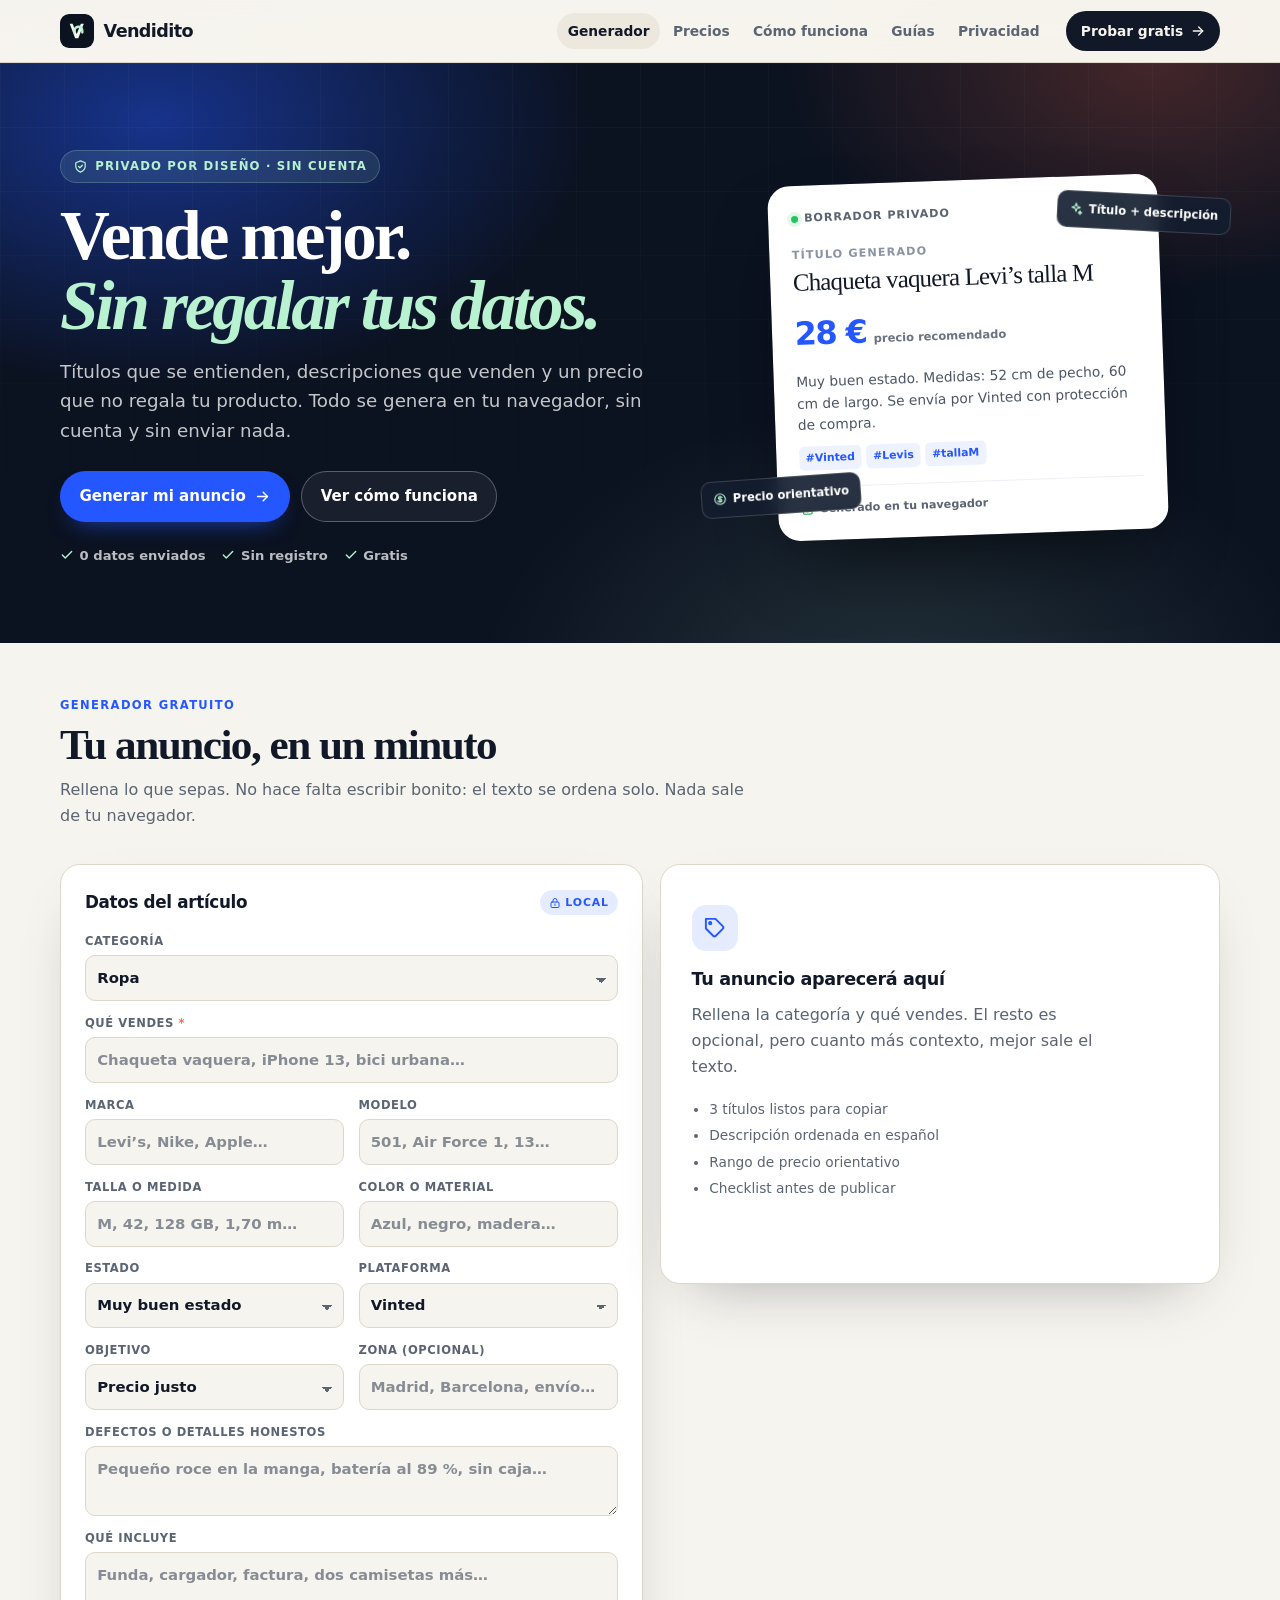
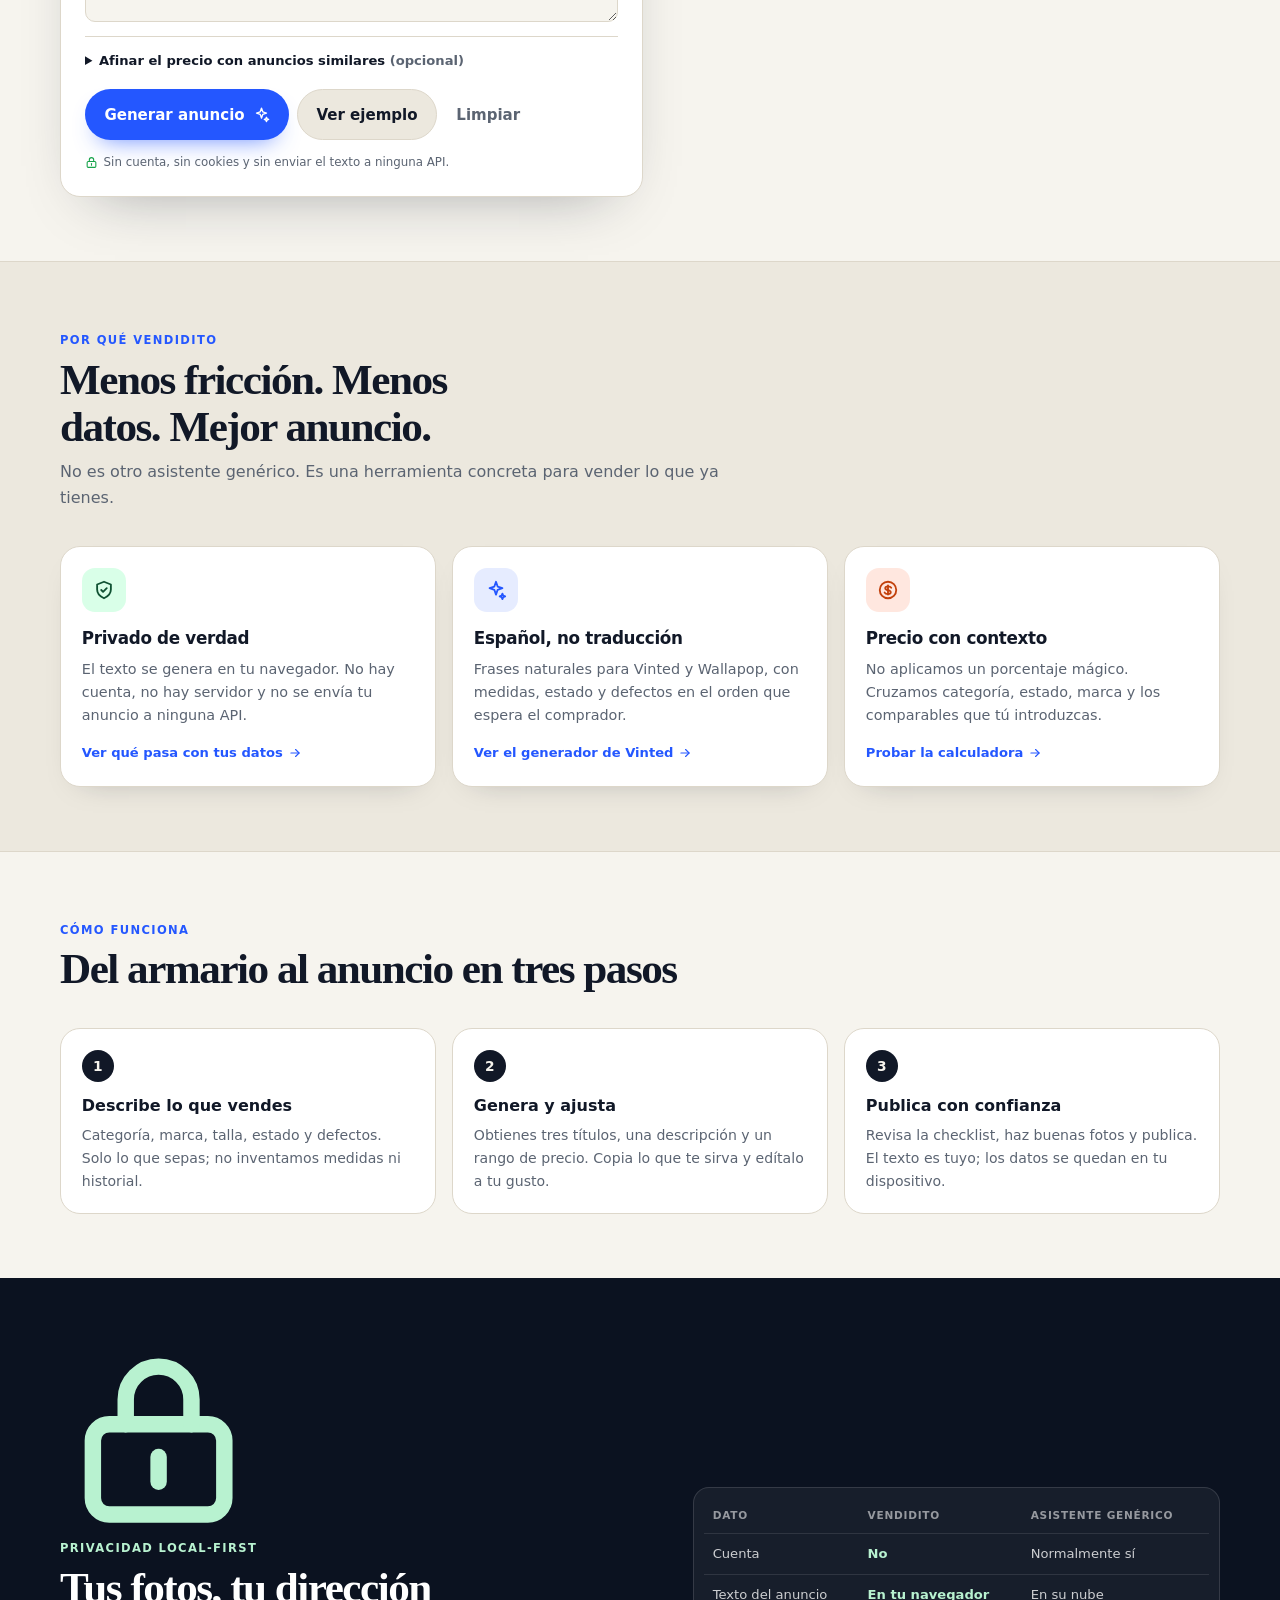
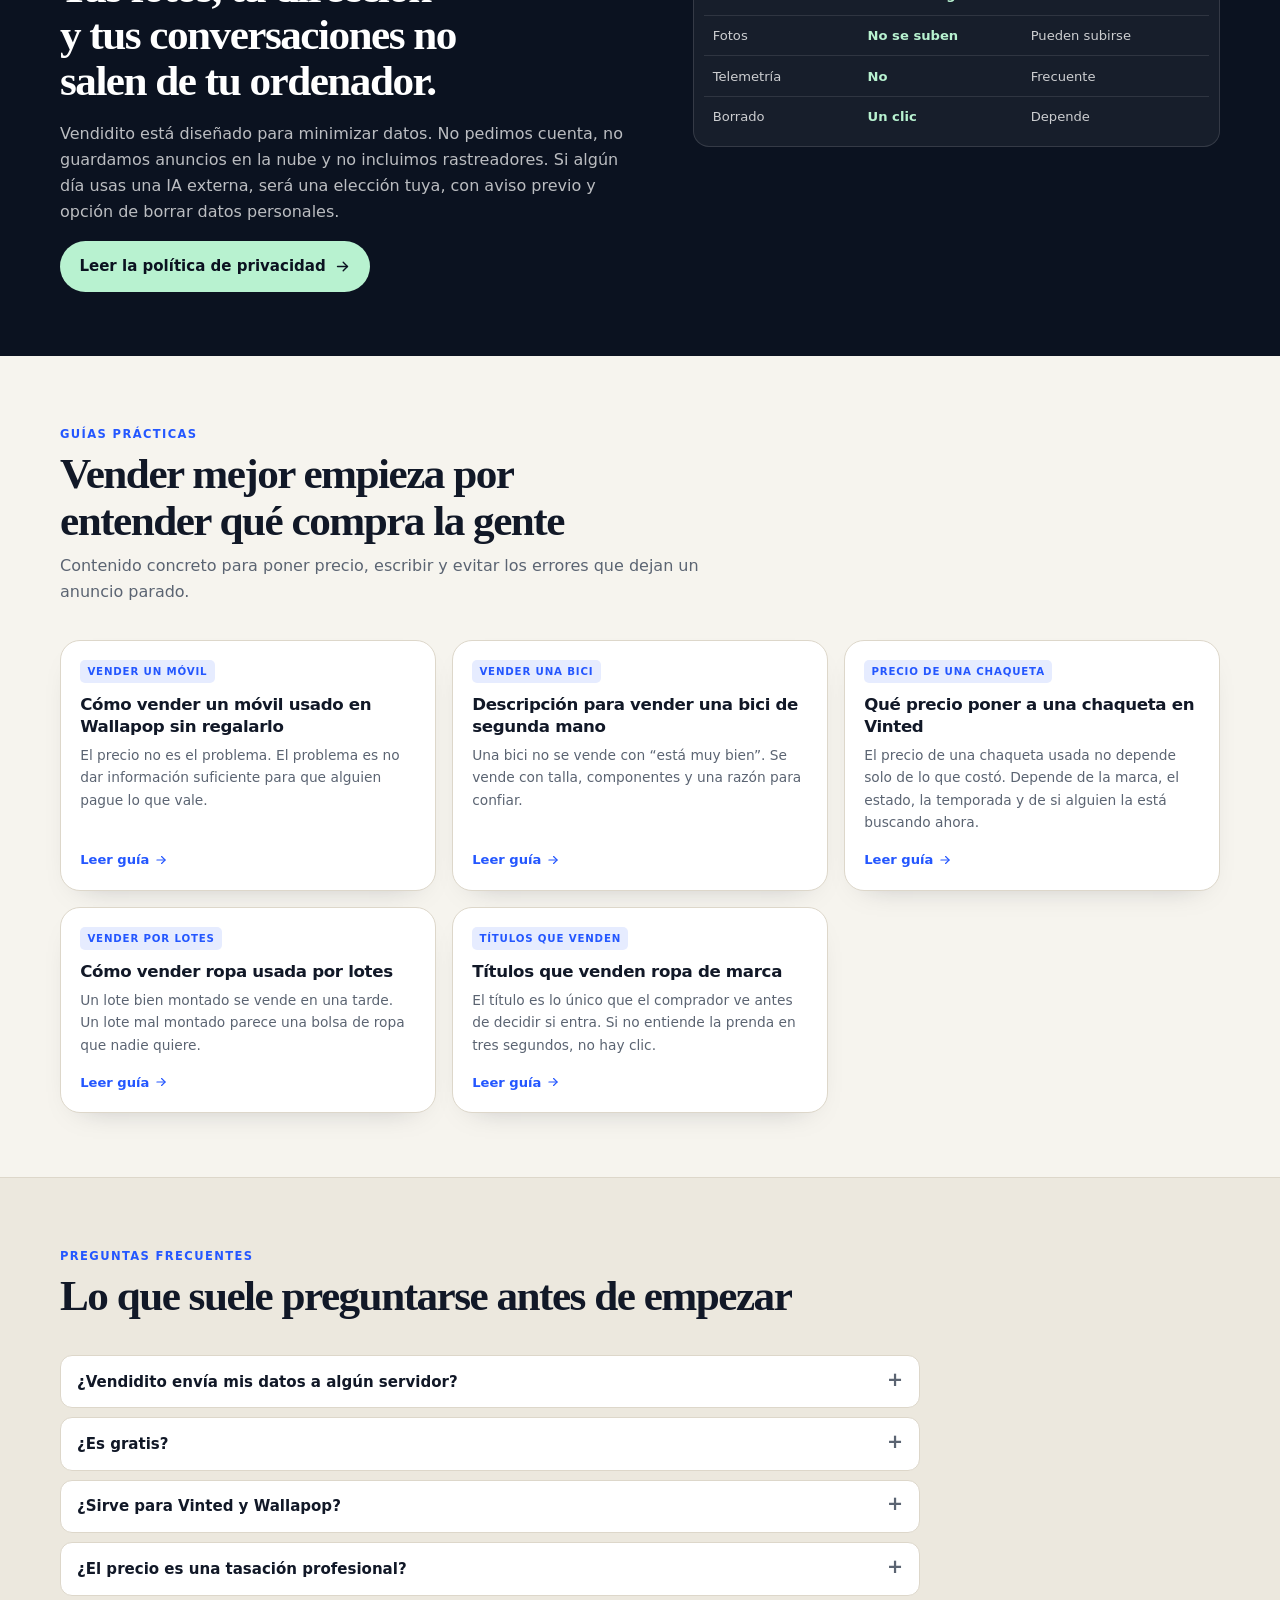
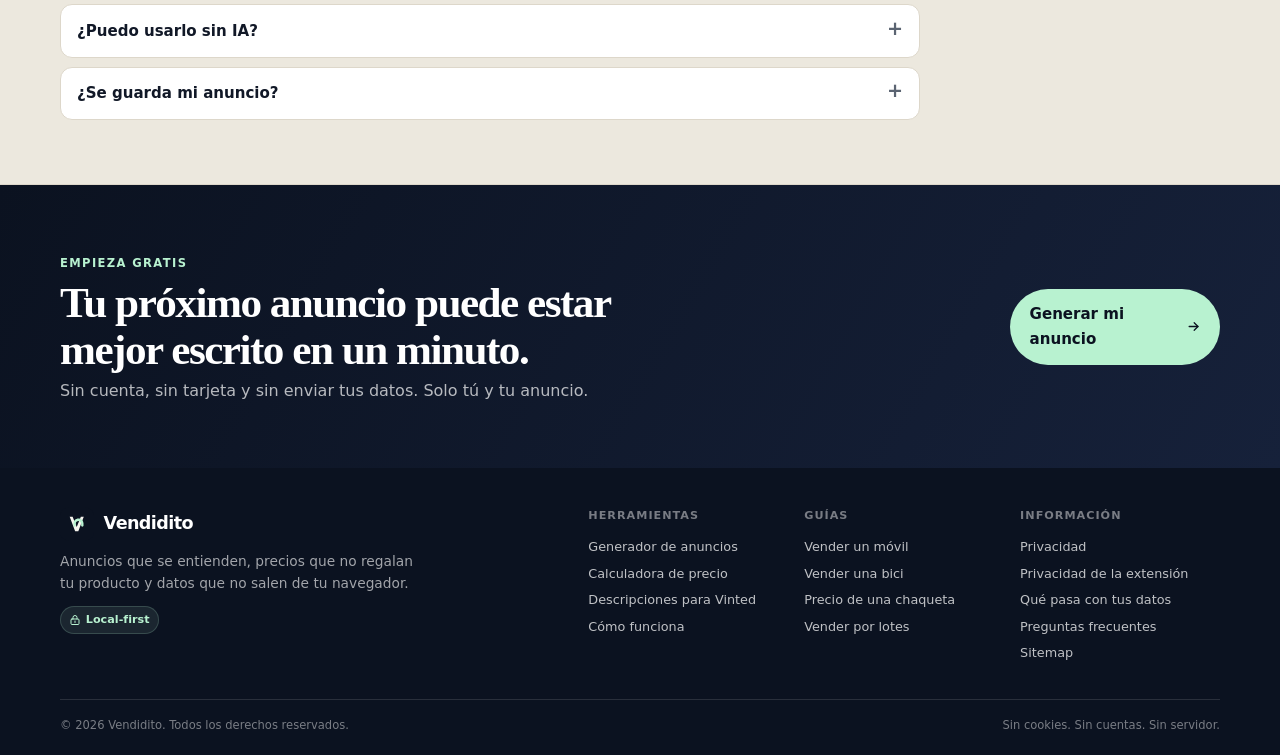
==== index.html @ 53e65161 "Publica Vendidito 1.0.0" ====
<!doctype html>
<html lang="es">
<head>
<meta charset="utf-8">
<meta name="viewport" content="width=device-width, initial-scale=1">
<title>Vendidito — Generador de anuncios para Vinted y Wallapop</title>
<meta name="description" content="Genera títulos, descripciones y precios para Vinted y Wallapop. Gratis, sin cuenta y sin enviar tus datos: todo ocurre en tu navegador.">
<link rel="canonical" href="https://storbaz.github.io/vendidito/">
<meta name="robots" content="index,follow,max-image-preview:large">
<meta name="theme-color" content="#0b1220">
<meta property="og:type" content="website">
<meta property="og:locale" content="es_ES">
<meta property="og:site_name" content="Vendidito">
<meta property="og:title" content="Vendidito — Generador de anuncios para Vinted y Wallapop">
<meta property="og:description" content="Genera títulos, descripciones y precios para Vinted y Wallapop. Gratis, sin cuenta y sin enviar tus datos: todo ocurre en tu navegador.">
<meta property="og:url" content="https://storbaz.github.io/vendidito/">
<meta property="og:image" content="https://storbaz.github.io/vendidito/assets/og.png">
<meta name="twitter:card" content="summary_large_image">
<meta name="twitter:title" content="Vendidito — Generador de anuncios para Vinted y Wallapop">
<meta name="twitter:description" content="Genera títulos, descripciones y precios para Vinted y Wallapop. Gratis, sin cuenta y sin enviar tus datos: todo ocurre en tu navegador.">
<meta name="twitter:image" content="https://storbaz.github.io/vendidito/assets/og.png">
<link rel="icon" href="assets/icon.svg" type="image/svg+xml">
<link rel="apple-touch-icon" href="assets/icon.svg">
<link rel="manifest" href="manifest.webmanifest">
<link rel="stylesheet" href="assets/style.css?v=1">
<script type="application/ld+json">{"@context":"https://schema.org","@graph":[{"@context":"https://schema.org","@type":"WebApplication","name":"Vendidito","url":"https://storbaz.github.io/vendidito","applicationCategory":"BusinessApplication","operatingSystem":"Web","description":"Genera títulos, descripciones y precios para Vinted y Wallapop. Gratis, sin cuenta y sin enviar tus datos: todo ocurre en tu navegador.","inLanguage":"es","isAccessibleForFree":true,"offers":{"@type":"Offer","price":"0","priceCurrency":"EUR"},"featureList":["Generador de títulos para Vinted y Wallapop","Generador de descripciones de segunda mano","Calculadora de precio orientativo","Funciona sin cuenta y sin enviar datos"]},{"@context":"https://schema.org","@type":"FAQPage","mainEntity":[{"@type":"Question","name":"¿Vendidito envía mis datos a algún servidor?","acceptedAnswer":{"@type":"Answer","text":"No. El generador funciona entero en tu navegador. No hay cuenta, no hay backend y no se envía el texto a ninguna API. Si algún día añadimos IA en la nube, será opcional y avisará antes de enviar nada."}},{"@type":"Question","name":"¿Es gratis?","acceptedAnswer":{"@type":"Answer","text":"Sí. El generador y la calculadora son gratis y no tienen límite de uso. La futura extensión tendrá un plan Pro para funciones de productividad, pero la privacidad y el uso básico seguirán siendo gratis."}},{"@type":"Question","name":"¿Sirve para Vinted y Wallapop?","acceptedAnswer":{"@type":"Answer","text":"Sí. Puedes elegir la plataforma y el texto se adapta: en Vinted prioriza envío y protección de compra; en Wallapop, entrega en mano o envío. También puedes usar el texto en otras apps de segunda mano."}},{"@type":"Question","name":"¿El precio es una tasación profesional?","acceptedAnswer":{"@type":"Answer","text":"No. Es una orientación basada en la categoría, el estado, la marca y los comparables que tú introduzcas. Revisa siempre anuncios similares antes de publicar. No garantiza una venta ni un precio."}},{"@type":"Question","name":"¿Puedo usarlo sin IA?","acceptedAnswer":{"@type":"Answer","text":"Sí. Esta versión no usa IA generativa: usa plantillas y reglas. Eso significa que funciona sin claves, sin cuotas y sin enviar texto a terceros. La IA llegará después, como una mejora opcional."}},{"@type":"Question","name":"¿Se guarda mi anuncio?","acceptedAnswer":{"@type":"Answer","text":"Solo si pulsas “Guardar borrador”. En ese caso se guarda en el almacenamiento local de tu navegador. Puedes borrarlo con el botón “Borrar todo” o desde los ajustes del navegador."}}]}]}</script>
</head>
<body class="home">
<a class="skip" href="#contenido">Saltar al contenido</a>

<header class="site-header">
  <div class="wrap header-inner">
    <a class="brand" href="index.html" aria-label="Vendidito, inicio">
      <img src="assets/icon.svg" alt="" width="34" height="34">
      <span>Vendidito</span>
    </a>
    <nav class="nav" aria-label="Principal"><a href="index.html#generador" aria-current="page">Generador</a><a href="precios.html">Precios</a><a href="como-funciona.html">Cómo funciona</a><a href="index.html#guias">Guías</a><a href="privacidad.html">Privacidad</a></nav>
    <a class="header-cta" href="index.html#generador">Probar gratis <svg viewBox="0 0 24 24" fill="none" stroke="currentColor" stroke-width="2" stroke-linecap="round" stroke-linejoin="round" aria-hidden="true"><path d="M5 12h14"/><path d="m13 6 6 6-6 6"/></svg></a>
  </div>
</header>

<main id="contenido">
  <section class="hero">
    <div class="wrap hero-grid">
      <div class="hero-copy">
        <span class="eyebrow"><svg viewBox="0 0 24 24" fill="none" stroke="currentColor" stroke-width="2" stroke-linecap="round" stroke-linejoin="round" aria-hidden="true"><path d="M12 3 4.5 6v5.5c0 4.4 3.1 7.6 7.5 9.5 4.4-1.9 7.5-5.1 7.5-9.5V6L12 3Z"/><path d="m9 12 2 2 4-4"/></svg> Privado por diseño · Sin cuenta</span>
        <h1>Vende mejor.<br><span class="accent">Sin regalar tus datos.</span></h1>
        <p class="lede">Títulos que se entienden, descripciones que venden y un precio que no regala tu producto. Todo se genera en tu navegador, sin cuenta y sin enviar nada.</p>
        <div class="hero-actions">
          <a class="button button-primary" href="#generador">Generar mi anuncio <svg viewBox="0 0 24 24" fill="none" stroke="currentColor" stroke-width="2" stroke-linecap="round" stroke-linejoin="round" aria-hidden="true"><path d="M5 12h14"/><path d="m13 6 6 6-6 6"/></svg></a>
          <a class="button button-ghost" href="como-funciona.html">Ver cómo funciona</a>
        </div>
        <ul class="trust-list" aria-label="Ventajas">
          <li><svg viewBox="0 0 24 24" fill="none" stroke="currentColor" stroke-width="2.4" stroke-linecap="round" stroke-linejoin="round" aria-hidden="true"><path d="m4 12 5 5L20 6"/></svg> 0 datos enviados</li>
          <li><svg viewBox="0 0 24 24" fill="none" stroke="currentColor" stroke-width="2.4" stroke-linecap="round" stroke-linejoin="round" aria-hidden="true"><path d="m4 12 5 5L20 6"/></svg> Sin registro</li>
          <li><svg viewBox="0 0 24 24" fill="none" stroke="currentColor" stroke-width="2.4" stroke-linecap="round" stroke-linejoin="round" aria-hidden="true"><path d="m4 12 5 5L20 6"/></svg> Gratis</li>
        </ul>
      </div>
      <div class="hero-visual" aria-hidden="true">
        <div class="demo-card">
          <div class="demo-top"><span class="dot"></span> Borrador privado <span class="mini-badge">LOCAL</span></div>
          <div class="demo-label">Título generado</div>
          <div class="demo-title">Chaqueta vaquera Levi’s talla M</div>
          <div class="demo-price">28 € <span>precio recomendado</span></div>
          <p class="demo-copy">Muy buen estado. Medidas: 52 cm de pecho, 60 cm de largo. Se envía por Vinted con protección de compra.</p>
          <div class="demo-tags"><span>#Vinted</span><span>#Levis</span><span>#tallaM</span></div>
          <div class="demo-foot"><svg viewBox="0 0 24 24" fill="none" stroke="currentColor" stroke-width="2" stroke-linecap="round" stroke-linejoin="round" aria-hidden="true"><rect x="4" y="10" width="16" height="11" rx="2"/><path d="M8 10V7a4 4 0 0 1 8 0v3"/><path d="M12 14v3"/></svg> Generado en tu navegador</div>
        </div>
        <div class="float-chip chip-one"><svg viewBox="0 0 24 24" fill="none" stroke="currentColor" stroke-width="2" stroke-linecap="round" stroke-linejoin="round" aria-hidden="true"><path d="m12 3 1.8 5.2L19 10l-5.2 1.8L12 17l-1.8-5.2L5 10l5.2-1.8L12 3Z"/><path d="m19 16 .9 2.1L22 19l-2.1.9L19 22l-.9-2.1L16 19l2.1-.9L19 16Z"/></svg> Título + descripción</div>
        <div class="float-chip chip-two"><svg viewBox="0 0 24 24" fill="none" stroke="currentColor" stroke-width="2" stroke-linecap="round" stroke-linejoin="round" aria-hidden="true"><circle cx="12" cy="12" r="9"/><path d="M12 7v10"/><path d="M15.5 9.5c-.6-1-1.8-1.5-3.5-1.5-2 0-3 .9-3 2 0 3 6 1.5 6 4.5 0 1.2-1.2 2-3 2-1.8 0-3.1-.6-3.7-1.7"/></svg> Precio orientativo</div>
      </div>
    </div>
  </section>

  <section class="section generator-section" id="generador">
  <div class="wrap">
    <div class="section-head">
      <span class="kicker">Generador gratuito</span>
      <h2>Tu anuncio, en un minuto</h2>
      <p>Rellena lo que sepas. No hace falta escribir bonito: el texto se ordena solo. Nada sale de tu navegador.</p>
    </div>

    <div class="generator-grid">
      <form class="panel form-panel" id="listing-form" novalidate>
        <div class="form-head">
          <h3>Datos del artículo</h3>
          <span class="local-badge"><svg viewBox="0 0 24 24" fill="none" stroke="currentColor" stroke-width="2" stroke-linecap="round" stroke-linejoin="round" aria-hidden="true"><rect x="4" y="10" width="16" height="11" rx="2"/><path d="M8 10V7a4 4 0 0 1 8 0v3"/><path d="M12 14v3"/></svg> Local</span>
        </div>

        <div class="fields">
          <label class="field field-full">
            <span>Categoría</span>
            <select id="cat" name="cat"><option value="ropa" selected>Ropa</option><option value="calzado">Calzado</option><option value="moviles">Móviles y tablets</option><option value="consolas">Consolas</option><option value="videojuegos">Videojuegos</option><option value="muebles">Muebles</option><option value="libros">Libros</option><option value="bicis">Bicis</option><option value="electrodomesticos">Electrodomésticos</option><option value="coleccionables">Coleccionables</option><option value="otros">Otros</option></select>
          </label>

          <label class="field field-full">
            <span>Qué vendes <b>*</b></span>
            <input id="item" name="item" type="text" placeholder="Chaqueta vaquera, iPhone 13, bici urbana…" autocomplete="off" required>
          </label>

          <label class="field">
            <span>Marca</span>
            <input id="brand" name="brand" type="text" placeholder="Levi’s, Nike, Apple…" autocomplete="off">
          </label>

          <label class="field">
            <span>Modelo</span>
            <input id="model" name="model" type="text" placeholder="501, Air Force 1, 13…" autocomplete="off">
          </label>

          <label class="field">
            <span>Talla o medida</span>
            <input id="size" name="size" type="text" placeholder="M, 42, 128 GB, 1,70 m…" autocomplete="off">
          </label>

          <label class="field">
            <span>Color o material</span>
            <input id="color" name="color" type="text" placeholder="Azul, negro, madera…" autocomplete="off">
          </label>

          <label class="field">
            <span>Estado</span>
            <select id="condition" name="condition"><option value="nuevo">Nuevo con etiqueta</option><option value="como_nuevo">Como nuevo</option><option value="muy_bueno" selected>Muy buen estado</option><option value="bueno">Buen estado</option><option value="usado">Usado, con signos de uso</option><option value="piezas">Para piezas o reparar</option></select>
          </label>

          <label class="field">
            <span>Plataforma</span>
            <select id="platform" name="platform">
              <option value="vinted" selected>Vinted</option>
              <option value="wallapop">Wallapop</option>
              <option value="ambas">Vinted y Wallapop</option>
            </select>
          </label>

          <label class="field">
            <span>Objetivo</span>
            <select id="goal" name="goal">
              <option value="equilibrio" selected>Precio justo</option>
              <option value="rapido">Vender rápido</option>
              <option value="maximo">Sacar el máximo</option>
            </select>
          </label>

          <label class="field">
            <span>Zona (opcional)</span>
            <input id="zone" name="zone" type="text" placeholder="Madrid, Barcelona, envío…" autocomplete="off">
          </label>

          <label class="field field-full">
            <span>Defectos o detalles honestos</span>
            <textarea id="defects" name="defects" rows="2" placeholder="Pequeño roce en la manga, batería al 89 %, sin caja…"></textarea>
          </label>

          <label class="field field-full">
            <span>Qué incluye</span>
            <textarea id="extras" name="extras" rows="2" placeholder="Funda, cargador, factura, dos camisetas más…"></textarea>
          </label>
        </div>

        <details class="comps">
          <summary>Afinar el precio con anuncios similares <span>(opcional)</span></summary>
          <div class="comps-grid">
            <label class="field">
              <span>Precio más bajo que has visto</span>
              <input id="compsMin" name="compsMin" type="number" min="0" step="1" placeholder="20">
            </label>
            <label class="field">
              <span>Precio más alto</span>
              <input id="compsMax" name="compsMax" type="number" min="0" step="1" placeholder="35">
            </label>
          </div>
          <p class="hint">Si los rellenas, usamos esos comparables como referencia principal. Se quedan en tu navegador.</p>
        </details>

        <div class="form-actions">
          <button class="button button-primary" type="submit">Generar anuncio <svg viewBox="0 0 24 24" fill="none" stroke="currentColor" stroke-width="2" stroke-linecap="round" stroke-linejoin="round" aria-hidden="true"><path d="m12 3 1.8 5.2L19 10l-5.2 1.8L12 17l-1.8-5.2L5 10l5.2-1.8L12 3Z"/><path d="m19 16 .9 2.1L22 19l-2.1.9L19 22l-.9-2.1L16 19l2.1-.9L19 16Z"/></svg></button>
          <button class="button button-soft" type="button" id="example-btn">Ver ejemplo</button>
          <button class="button button-link" type="button" id="clear-btn">Limpiar</button>
        </div>
        <p class="form-privacy"><svg viewBox="0 0 24 24" fill="none" stroke="currentColor" stroke-width="2" stroke-linecap="round" stroke-linejoin="round" aria-hidden="true"><rect x="4" y="10" width="16" height="11" rx="2"/><path d="M8 10V7a4 4 0 0 1 8 0v3"/><path d="M12 14v3"/></svg> Sin cuenta, sin cookies y sin enviar el texto a ninguna API.</p>
      </form>

      <section class="panel result-panel" id="result-panel" aria-live="polite" aria-label="Anuncio generado">
        <div class="result-empty" id="result-empty">
          <div class="empty-icon"><svg viewBox="0 0 24 24" fill="none" stroke="currentColor" stroke-width="2" stroke-linecap="round" stroke-linejoin="round" aria-hidden="true"><path d="M20.6 13.4 13.4 20.6a2 2 0 0 1-2.8 0L3 13V3h10l7.6 7.6a2 2 0 0 1 0 2.8Z"/><circle cx="7.5" cy="7.5" r="1.2"/></svg></div>
          <h3>Tu anuncio aparecerá aquí</h3>
          <p>Rellena la categoría y qué vendes. El resto es opcional, pero cuanto más contexto, mejor sale el texto.</p>
          <ul>
            <li>3 títulos listos para copiar</li>
            <li>Descripción ordenada en español</li>
            <li>Rango de precio orientativo</li>
            <li>Checklist antes de publicar</li>
          </ul>
        </div>
        <div id="result-content" hidden></div>
      </section>
    </div>
  </div>
</section>

<section class="section why-section">
  <div class="wrap">
    <div class="section-head">
      <span class="kicker">Por qué Vendidito</span>
      <h2>Menos fricción. Menos datos. Mejor anuncio.</h2>
      <p>No es otro asistente genérico. Es una herramienta concreta para vender lo que ya tienes.</p>
    </div>
    <div class="feature-grid">
      <article class="feature-card">
        <div class="feature-icon mint"><svg viewBox="0 0 24 24" fill="none" stroke="currentColor" stroke-width="2" stroke-linecap="round" stroke-linejoin="round" aria-hidden="true"><path d="M12 3 4.5 6v5.5c0 4.4 3.1 7.6 7.5 9.5 4.4-1.9 7.5-5.1 7.5-9.5V6L12 3Z"/><path d="m9 12 2 2 4-4"/></svg></div>
        <h3>Privado de verdad</h3>
        <p>El texto se genera en tu navegador. No hay cuenta, no hay servidor y no se envía tu anuncio a ninguna API.</p>
        <a class="text-link" href="privacidad.html">Ver qué pasa con tus datos <svg viewBox="0 0 24 24" fill="none" stroke="currentColor" stroke-width="2" stroke-linecap="round" stroke-linejoin="round" aria-hidden="true"><path d="M5 12h14"/><path d="m13 6 6 6-6 6"/></svg></a>
      </article>
      <article class="feature-card">
        <div class="feature-icon blue"><svg viewBox="0 0 24 24" fill="none" stroke="currentColor" stroke-width="2" stroke-linecap="round" stroke-linejoin="round" aria-hidden="true"><path d="m12 3 1.8 5.2L19 10l-5.2 1.8L12 17l-1.8-5.2L5 10l5.2-1.8L12 3Z"/><path d="m19 16 .9 2.1L22 19l-2.1.9L19 22l-.9-2.1L16 19l2.1-.9L19 16Z"/></svg></div>
        <h3>Español, no traducción</h3>
        <p>Frases naturales para Vinted y Wallapop, con medidas, estado y defectos en el orden que espera el comprador.</p>
        <a class="text-link" href="generador-de-descripciones-para-vinted.html">Ver el generador de Vinted <svg viewBox="0 0 24 24" fill="none" stroke="currentColor" stroke-width="2" stroke-linecap="round" stroke-linejoin="round" aria-hidden="true"><path d="M5 12h14"/><path d="m13 6 6 6-6 6"/></svg></a>
      </article>
      <article class="feature-card">
        <div class="feature-icon coral"><svg viewBox="0 0 24 24" fill="none" stroke="currentColor" stroke-width="2" stroke-linecap="round" stroke-linejoin="round" aria-hidden="true"><circle cx="12" cy="12" r="9"/><path d="M12 7v10"/><path d="M15.5 9.5c-.6-1-1.8-1.5-3.5-1.5-2 0-3 .9-3 2 0 3 6 1.5 6 4.5 0 1.2-1.2 2-3 2-1.8 0-3.1-.6-3.7-1.7"/></svg></div>
        <h3>Precio con contexto</h3>
        <p>No aplicamos un porcentaje mágico. Cruzamos categoría, estado, marca y los comparables que tú introduzcas.</p>
        <a class="text-link" href="precios.html">Probar la calculadora <svg viewBox="0 0 24 24" fill="none" stroke="currentColor" stroke-width="2" stroke-linecap="round" stroke-linejoin="round" aria-hidden="true"><path d="M5 12h14"/><path d="m13 6 6 6-6 6"/></svg></a>
      </article>
    </div>
  </div>
</section>

<section class="section steps-section">
  <div class="wrap">
    <div class="section-head">
      <span class="kicker">Cómo funciona</span>
      <h2>Del armario al anuncio en tres pasos</h2>
    </div>
    <div class="steps">
      <div class="step"><div class="num">1</div><h3>Describe lo que vendes</h3><p>Categoría, marca, talla, estado y defectos. Solo lo que sepas; no inventamos medidas ni historial.</p></div>
      <div class="step"><div class="num">2</div><h3>Genera y ajusta</h3><p>Obtienes tres títulos, una descripción y un rango de precio. Copia lo que te sirva y edítalo a tu gusto.</p></div>
      <div class="step"><div class="num">3</div><h3>Publica con confianza</h3><p>Revisa la checklist, haz buenas fotos y publica. El texto es tuyo; los datos se quedan en tu dispositivo.</p></div>
    </div>
  </div>
</section>

<section class="section privacy-band" id="privacidad">
  <div class="wrap privacy-grid">
    <div>
      <span class="kicker light"><svg viewBox="0 0 24 24" fill="none" stroke="currentColor" stroke-width="2" stroke-linecap="round" stroke-linejoin="round" aria-hidden="true"><rect x="4" y="10" width="16" height="11" rx="2"/><path d="M8 10V7a4 4 0 0 1 8 0v3"/><path d="M12 14v3"/></svg> Privacidad local-first</span>
      <h2>Tus fotos, tu dirección y tus conversaciones no salen de tu ordenador.</h2>
      <p>Vendidito está diseñado para minimizar datos. No pedimos cuenta, no guardamos anuncios en la nube y no incluimos rastreadores. Si algún día usas una IA externa, será una elección tuya, con aviso previo y opción de borrar datos personales.</p>
      <a class="button button-light" href="privacidad.html">Leer la política de privacidad <svg viewBox="0 0 24 24" fill="none" stroke="currentColor" stroke-width="2" stroke-linecap="round" stroke-linejoin="round" aria-hidden="true"><path d="M5 12h14"/><path d="m13 6 6 6-6 6"/></svg></a>
    </div>
    <div class="privacy-table-wrap">
      <table class="privacy-table">
        <thead><tr><th>Dato</th><th>Vendidito</th><th>Asistente genérico</th></tr></thead>
        <tbody>
          <tr><td>Cuenta</td><td><b>No</b></td><td>Normalmente sí</td></tr>
          <tr><td>Texto del anuncio</td><td><b>En tu navegador</b></td><td>En su nube</td></tr>
          <tr><td>Fotos</td><td><b>No se suben</b></td><td>Pueden subirse</td></tr>
          <tr><td>Telemetría</td><td><b>No</b></td><td>Frecuente</td></tr>
          <tr><td>Borrado</td><td><b>Un clic</b></td><td>Depende</td></tr>
        </tbody>
      </table>
    </div>
  </div>
</section>

<section class="section guides-section" id="guias">
  <div class="wrap">
    <div class="section-head">
      <span class="kicker">Guías prácticas</span>
      <h2>Vender mejor empieza por entender qué compra la gente</h2>
      <p>Contenido concreto para poner precio, escribir y evitar los errores que dejan un anuncio parado.</p>
    </div>
    <div class="guide-grid">
      <a class="guide-card" href="como-vender-movil-usado-wallapop.html">
    <span class="guide-tag">Vender un móvil</span>
    <h3>Cómo vender un móvil usado en Wallapop sin regalarlo</h3>
    <p>El precio no es el problema. El problema es no dar información suficiente para que alguien pague lo que vale.</p>
    <span class="text-link">Leer guía <svg viewBox="0 0 24 24" fill="none" stroke="currentColor" stroke-width="2" stroke-linecap="round" stroke-linejoin="round" aria-hidden="true"><path d="M5 12h14"/><path d="m13 6 6 6-6 6"/></svg></span>
  </a>
    <a class="guide-card" href="descripcion-para-vender-una-bici.html">
    <span class="guide-tag">Vender una bici</span>
    <h3>Descripción para vender una bici de segunda mano</h3>
    <p>Una bici no se vende con “está muy bien”. Se vende con talla, componentes y una razón para confiar.</p>
    <span class="text-link">Leer guía <svg viewBox="0 0 24 24" fill="none" stroke="currentColor" stroke-width="2" stroke-linecap="round" stroke-linejoin="round" aria-hidden="true"><path d="M5 12h14"/><path d="m13 6 6 6-6 6"/></svg></span>
  </a>
    <a class="guide-card" href="que-precio-poner-chaqueta-vinted.html">
    <span class="guide-tag">Precio de una chaqueta</span>
    <h3>Qué precio poner a una chaqueta en Vinted</h3>
    <p>El precio de una chaqueta usada no depende solo de lo que costó. Depende de la marca, el estado, la temporada y de si alguien la está buscando ahora.</p>
    <span class="text-link">Leer guía <svg viewBox="0 0 24 24" fill="none" stroke="currentColor" stroke-width="2" stroke-linecap="round" stroke-linejoin="round" aria-hidden="true"><path d="M5 12h14"/><path d="m13 6 6 6-6 6"/></svg></span>
  </a>
    <a class="guide-card" href="vender-ropa-usada-por-lotes.html">
    <span class="guide-tag">Vender por lotes</span>
    <h3>Cómo vender ropa usada por lotes</h3>
    <p>Un lote bien montado se vende en una tarde. Un lote mal montado parece una bolsa de ropa que nadie quiere.</p>
    <span class="text-link">Leer guía <svg viewBox="0 0 24 24" fill="none" stroke="currentColor" stroke-width="2" stroke-linecap="round" stroke-linejoin="round" aria-hidden="true"><path d="M5 12h14"/><path d="m13 6 6 6-6 6"/></svg></span>
  </a>
    <a class="guide-card" href="titulos-que-venden-ropa-de-marca.html">
    <span class="guide-tag">Títulos que venden</span>
    <h3>Títulos que venden ropa de marca</h3>
    <p>El título es lo único que el comprador ve antes de decidir si entra. Si no entiende la prenda en tres segundos, no hay clic.</p>
    <span class="text-link">Leer guía <svg viewBox="0 0 24 24" fill="none" stroke="currentColor" stroke-width="2" stroke-linecap="round" stroke-linejoin="round" aria-hidden="true"><path d="M5 12h14"/><path d="m13 6 6 6-6 6"/></svg></span>
  </a>
    </div>
  </div>
</section>

<section class="section faq-section" id="faq">
  <div class="wrap">
    <div class="section-head">
      <span class="kicker">Preguntas frecuentes</span>
      <h2>Lo que suele preguntarse antes de empezar</h2>
    </div>
    <div class="faq">
      <details><summary>¿Vendidito envía mis datos a algún servidor?</summary><p>No. El generador funciona entero en tu navegador. No hay cuenta, no hay backend y no se envía el texto a ninguna API. Si algún día añadimos IA en la nube, será opcional y avisará antes de enviar nada.</p></details>
      <details><summary>¿Es gratis?</summary><p>Sí. El generador y la calculadora son gratis y no tienen límite de uso. La futura extensión tendrá un plan Pro para funciones de productividad, pero la privacidad y el uso básico seguirán siendo gratis.</p></details>
      <details><summary>¿Sirve para Vinted y Wallapop?</summary><p>Sí. Puedes elegir la plataforma y el texto se adapta: en Vinted prioriza envío y protección de compra; en Wallapop, entrega en mano o envío. También puedes usar el texto en otras apps de segunda mano.</p></details>
      <details><summary>¿El precio es una tasación profesional?</summary><p>No. Es una orientación basada en la categoría, el estado, la marca y los comparables que tú introduzcas. Revisa siempre anuncios similares antes de publicar. No garantiza una venta ni un precio.</p></details>
      <details><summary>¿Puedo usarlo sin IA?</summary><p>Sí. Esta versión no usa IA generativa: usa plantillas y reglas. Eso significa que funciona sin claves, sin cuotas y sin enviar texto a terceros. La IA llegará después, como una mejora opcional.</p></details>
      <details><summary>¿Se guarda mi anuncio?</summary><p>Solo si pulsas “Guardar borrador”. En ese caso se guarda en el almacenamiento local de tu navegador. Puedes borrarlo con el botón “Borrar todo” o desde los ajustes del navegador.</p></details>
    </div>
  </div>
</section>

<section class="section final-cta">
  <div class="wrap final-cta-inner">
    <div>
      <span class="kicker light">Empieza gratis</span>
      <h2>Tu próximo anuncio puede estar mejor escrito en un minuto.</h2>
      <p>Sin cuenta, sin tarjeta y sin enviar tus datos. Solo tú y tu anuncio.</p>
    </div>
    <a class="button button-light" href="#generador">Generar mi anuncio <svg viewBox="0 0 24 24" fill="none" stroke="currentColor" stroke-width="2" stroke-linecap="round" stroke-linejoin="round" aria-hidden="true"><path d="M5 12h14"/><path d="m13 6 6 6-6 6"/></svg></a>
  </div>
</section>
</main>

<footer class="site-footer">
  <div class="wrap">
    <div class="footer-grid">
      <div class="footer-brand">
        <a class="brand" href="index.html" aria-label="Vendidito, inicio">
          <img src="assets/icon.svg" alt="" width="34" height="34">
          <span>Vendidito</span>
        </a>
        <p>Anuncios que se entienden, precios que no regalan tu producto y datos que no salen de tu navegador.</p>
        <span class="privacy-pill"><svg viewBox="0 0 24 24" fill="none" stroke="currentColor" stroke-width="2" stroke-linecap="round" stroke-linejoin="round" aria-hidden="true"><rect x="4" y="10" width="16" height="11" rx="2"/><path d="M8 10V7a4 4 0 0 1 8 0v3"/><path d="M12 14v3"/></svg> Local-first</span>
      </div>
      <div class="footer-cols">
        <div>
          <h3>Herramientas</h3>
          <a href="index.html#generador">Generador de anuncios</a>
          <a href="precios.html">Calculadora de precio</a>
          <a href="generador-de-descripciones-para-vinted.html">Descripciones para Vinted</a>
          <a href="como-funciona.html">Cómo funciona</a>
        </div>
        <div>
          <h3>Guías</h3>
          <a href="como-vender-movil-usado-wallapop.html">Vender un móvil</a>
          <a href="descripcion-para-vender-una-bici.html">Vender una bici</a>
          <a href="que-precio-poner-chaqueta-vinted.html">Precio de una chaqueta</a>
          <a href="vender-ropa-usada-por-lotes.html">Vender por lotes</a>
        </div>
        <div>
          <h3>Información</h3>
          <a href="privacidad.html">Privacidad</a>
          <a href="privacidad-extension.html">Privacidad de la extensión</a>
          <a href="privacidad.html#datos">Qué pasa con tus datos</a>
          <a href="index.html#faq">Preguntas frecuentes</a>
          <a href="sitemap.xml">Sitemap</a>
        </div>
      </div>
    </div>
    <div class="legal">
      <span>© <span id="year">2026</span> Vendidito. Todos los derechos reservados.</span>
      <span>Sin cookies. Sin cuentas. Sin servidor.</span>
    </div>
  </div>
</footer>
<script src="assets/catalog.js?v=1"></script>
<script src="assets/app.js?v=1" defer></script>
</body>
</html>
---- assets/style.css ----
/* ============================================================
   Vendidito — estilos
   ============================================================ */

:root {
  --bg: #f6f4ee;
  --bg-soft: #ece8de;
  --card: #ffffff;
  --ink: #111827;
  --muted: #5b6472;
  --line: #ddd7ca;
  --navy: #0b1220;
  --navy-soft: #121c2e;
  --blue: #2457ff;
  --blue-soft: #e6ecff;
  --mint: #b8f2d0;
  --mint-ink: #0f5132;
  --coral: #ff6b4a;
  --coral-soft: #ffe7df;
  --lime: #d7ff5f;
  --radius: 20px;
  --radius-sm: 13px;
  --shadow: 0 24px 60px -34px rgba(17, 24, 39, .42);
  --shadow-soft: 0 12px 30px -22px rgba(17, 24, 39, .35);
  --font: ui-sans-serif, system-ui, -apple-system, "Segoe UI", Roboto, "Helvetica Neue", Arial, sans-serif;
  --serif: "Iowan Old Style", "Palatino Linotype", Palatino, Georgia, serif;
  --mono: ui-monospace, SFMono-Regular, Menlo, Consolas, monospace;
}

@media (prefers-color-scheme: dark) {
  :root {
    --bg: #0d1118;
    --bg-soft: #151c27;
    --card: #141b26;
    --ink: #f3f5f8;
    --muted: #a8b1bf;
    --line: #2a3442;
    --blue: #7d9cff;
    --blue-soft: #1b2748;
    --mint: #8fe8b5;
    --mint-ink: #0c3b24;
    --coral: #ff8a6e;
    --coral-soft: #3a201a;
    --shadow: 0 24px 60px -34px rgba(0, 0, 0, .8);
    --shadow-soft: 0 12px 30px -22px rgba(0, 0, 0, .7);
  }
}

* { box-sizing: border-box; }
html { scroll-behavior: smooth; -webkit-text-size-adjust: 100%; }
body {
  margin: 0;
  font-family: var(--font);
  color: var(--ink);
  background:
    radial-gradient(900px 500px at 4% -4%, rgba(36, 87, 255, .08), transparent 60%),
    radial-gradient(760px 420px at 96% 2%, rgba(255, 107, 74, .07), transparent 60%),
    var(--bg);
  line-height: 1.62;
  overflow-x: hidden;
}
img, svg { display: block; max-width: 100%; }
a { color: inherit; }
button, input, select, textarea { font: inherit; }
code { font-family: var(--mono); font-size: .88em; background: var(--bg-soft); padding: .12em .35em; border-radius: 5px; }
.wrap { width: min(1160px, 100% - 2.4rem); margin-inline: auto; }
.skip { position: absolute; left: -9999px; background: var(--blue); color: #fff; padding: .7rem 1rem; border-radius: 0 0 12px 0; z-index: 99; }
.skip:focus { left: 0; }

/* ---------- Header ---------- */

.site-header {
  position: sticky; top: 0; z-index: 50;
  background: color-mix(in srgb, var(--bg) 86%, transparent);
  backdrop-filter: blur(18px) saturate(150%);
  border-bottom: 1px solid var(--line);
}
.header-inner { display: flex; align-items: center; gap: 1rem; padding: .7rem 0; }
.brand { display: inline-flex; align-items: center; gap: .6rem; text-decoration: none; font-weight: 850; letter-spacing: -.035em; font-size: 1.1rem; white-space: nowrap; }
.brand img { width: 34px; height: 34px; border-radius: 9px; }
.nav { display: flex; align-items: center; gap: .1rem; margin-left: auto; }
.nav a { text-decoration: none; color: var(--muted); font-size: .86rem; font-weight: 700; padding: .42rem .68rem; border-radius: 999px; }
.nav a:hover, .nav a[aria-current="page"] { color: var(--ink); background: var(--bg-soft); }
.header-cta {
  display: inline-flex; align-items: center; gap: .4rem;
  text-decoration: none; font-size: .86rem; font-weight: 800;
  background: var(--ink); color: var(--bg); padding: .55rem .9rem; border-radius: 999px;
  white-space: nowrap;
}
.header-cta svg { width: 16px; height: 16px; }
.header-cta:hover { background: #2457ff; color: #fff; }

/* ---------- Buttons ---------- */

.button {
  display: inline-flex; align-items: center; justify-content: center; gap: .5rem;
  border: 1px solid transparent; border-radius: 999px; padding: .78rem 1.15rem;
  font-weight: 800; font-size: .94rem; text-decoration: none; cursor: pointer;
  transition: transform .18s ease, background .18s ease, border-color .18s ease, box-shadow .18s ease;
}
.button svg { width: 17px; height: 17px; }
.button:hover { transform: translateY(-1px); }
.button-primary { background: #2457ff; color: #fff; box-shadow: 0 12px 24px -14px rgba(36, 87, 255, .8); }
.button-primary:hover { background: #1746e6; }
.button-ghost { color: #fff; border-color: rgba(255, 255, 255, .28); background: rgba(255, 255, 255, .06); }
.button-ghost:hover { background: rgba(255, 255, 255, .12); }
.button-light { background: var(--mint); color: #0b1220; }
.button-light:hover { background: var(--lime); }
.button-soft { background: var(--bg-soft); color: var(--ink); border-color: var(--line); }
.button-soft:hover { background: var(--line); }
.button-link { background: transparent; color: var(--muted); padding-inline: .65rem; }
.button-link:hover { color: var(--ink); }

/* ---------- Hero ---------- */

.hero {
  position: relative;
  background:
    radial-gradient(760px 460px at 12% 10%, rgba(36, 87, 255, .48), transparent 58%),
    radial-gradient(620px 380px at 90% 0%, rgba(255, 107, 74, .23), transparent 60%),
    radial-gradient(700px 500px at 70% 110%, rgba(184, 242, 208, .14), transparent 60%),
    var(--navy);
  color: #fff;
  padding: clamp(3rem, 7vw, 5.4rem) 0 clamp(3rem, 6vw, 4.8rem);
  overflow: hidden;
}
.hero::after {
  content: "";
  position: absolute; inset: 0;
  background-image: linear-gradient(rgba(255,255,255,.045) 1px, transparent 1px), linear-gradient(90deg, rgba(255,255,255,.045) 1px, transparent 1px);
  background-size: 64px 64px;
  mask-image: linear-gradient(to bottom, rgba(0,0,0,.7), transparent 88%);
  pointer-events: none;
}
.hero-grid { position: relative; z-index: 1; display: grid; grid-template-columns: 1.08fr .92fr; gap: clamp(2rem, 5vw, 4rem); align-items: center; }
.hero-copy { max-width: 650px; }
.eyebrow {
  display: inline-flex; align-items: center; gap: .45rem;
  font-size: .73rem; font-weight: 850; letter-spacing: .1em; text-transform: uppercase;
  color: var(--mint); background: rgba(184, 242, 208, .1);
  border: 1px solid rgba(184, 242, 208, .22);
  padding: .38rem .75rem; border-radius: 999px; margin-bottom: 1.15rem;
}
.eyebrow svg { width: 15px; height: 15px; }
h1 { font-family: var(--serif); font-size: clamp(2.35rem, 5.4vw, 4.35rem); line-height: 1.01; letter-spacing: -.045em; margin: 0 0 1rem; text-wrap: balance; }
h1 .accent { color: var(--mint); font-style: italic; }
.lede { color: rgba(255, 255, 255, .76); font-size: clamp(1rem, 1.5vw, 1.14rem); max-width: 60ch; margin: 0; }
.hero-actions { display: flex; flex-wrap: wrap; gap: .7rem; margin-top: 1.6rem; }
.trust-list { display: flex; flex-wrap: wrap; gap: .5rem 1rem; list-style: none; padding: 0; margin: 1.4rem 0 0; color: rgba(255, 255, 255, .72); font-size: .82rem; font-weight: 700; }
.trust-list li { display: inline-flex; align-items: center; gap: .35rem; }
.trust-list svg { width: 14px; height: 14px; color: var(--mint); }

.hero-visual { position: relative; min-height: 390px; display: grid; place-items: center; }
.demo-card {
  position: relative; width: min(100%, 390px);
  background: #fff; color: #111827; border-radius: 22px; padding: 1.35rem;
  box-shadow: 0 35px 80px -30px rgba(0, 0, 0, .65);
  transform: rotate(-2deg);
  border: 1px solid rgba(255, 255, 255, .65);
}
.demo-top { display: flex; align-items: center; gap: .4rem; font-size: .7rem; font-weight: 800; color: #5b6472; text-transform: uppercase; letter-spacing: .08em; }
.dot { width: 7px; height: 7px; border-radius: 50%; background: #22c55e; box-shadow: 0 0 0 4px rgba(34,197,94,.13); }
.mini-badge { margin-left: auto; background: #e8fff1; color: #0f5132; padding: .16rem .4rem; border-radius: 5px; font-size: .62rem; letter-spacing: .08em; }
.demo-label { margin-top: 1.1rem; color: #8a93a3; font-size: .7rem; font-weight: 800; letter-spacing: .1em; text-transform: uppercase; }
.demo-title { font-family: var(--serif); font-size: 1.55rem; line-height: 1.12; letter-spacing: -.03em; margin-top: .25rem; }
.demo-price { display: flex; align-items: baseline; gap: .45rem; margin-top: .75rem; font-size: 2rem; font-weight: 900; letter-spacing: -.05em; color: #2457ff; }
.demo-price span { font-size: .72rem; font-weight: 750; letter-spacing: 0; color: #6b7280; }
.demo-copy { color: #4b5563; font-size: .86rem; line-height: 1.55; margin: .7rem 0; }
.demo-tags { display: flex; flex-wrap: wrap; gap: .3rem; }
.demo-tags span { font-size: .68rem; font-weight: 700; color: #2457ff; background: #eef2ff; padding: .18rem .42rem; border-radius: 5px; }
.demo-foot { display: flex; align-items: center; gap: .35rem; border-top: 1px solid #eceff5; margin-top: 1rem; padding-top: .8rem; color: #5b6472; font-size: .7rem; font-weight: 700; }
.demo-foot svg { width: 13px; height: 13px; color: #16a34a; }
.float-chip {
  position: absolute; display: inline-flex; align-items: center; gap: .35rem;
  background: rgba(18, 28, 46, .9); border: 1px solid rgba(255, 255, 255, .16);
  color: #fff; padding: .5rem .7rem; border-radius: 10px; font-size: .72rem; font-weight: 750;
  backdrop-filter: blur(10px); box-shadow: 0 15px 30px -20px #000;
}
.float-chip svg { width: 14px; height: 14px; color: var(--mint); }
.chip-one { top: 8%; right: -2%; transform: rotate(3deg); }
.chip-two { bottom: 10%; left: -3%; transform: rotate(-4deg); }

/* ---------- Sections ---------- */

.section { padding: clamp(2.4rem, 5vw, 4.4rem) 0; }
.section-head { max-width: 760px; margin-bottom: clamp(1.4rem, 3vw, 2.2rem); }
.kicker { display: inline-block; font-size: .72rem; font-weight: 850; letter-spacing: .12em; text-transform: uppercase; color: var(--blue); margin-bottom: .45rem; }
.kicker.light { color: var(--mint); }
h2 { font-family: var(--serif); font-size: clamp(1.8rem, 3.4vw, 2.7rem); line-height: 1.08; letter-spacing: -.035em; margin: 0 0 .55rem; text-wrap: balance; }
.section-head p { color: var(--muted); margin: 0; max-width: 68ch; }
.muted-note { color: var(--muted); font-size: .9rem; }

/* ---------- Generator ---------- */

.generator-section { padding-top: clamp(1.8rem, 4vw, 3rem); }
.generator-grid { display: grid; grid-template-columns: minmax(0, 1.02fr) minmax(0, .98fr); gap: 1.1rem; align-items: start; }
.panel { background: var(--card); border: 1px solid var(--line); border-radius: var(--radius); box-shadow: var(--shadow); }
.form-panel { padding: clamp(1rem, 2.4vw, 1.5rem); }
.form-head { display: flex; align-items: center; justify-content: space-between; gap: 1rem; margin-bottom: 1rem; }
.form-head h3 { margin: 0; font-size: 1.05rem; letter-spacing: -.02em; }
.local-badge { display: inline-flex; align-items: center; gap: .3rem; background: var(--blue-soft); color: var(--blue); border-radius: 999px; padding: .25rem .55rem; font-size: .68rem; font-weight: 850; text-transform: uppercase; letter-spacing: .08em; }
.local-badge svg { width: 12px; height: 12px; }
.fields { display: grid; grid-template-columns: 1fr 1fr; gap: .8rem .9rem; }
.field { display: grid; gap: .28rem; min-width: 0; }
.field-full { grid-column: 1 / -1; }
.field > span { font-size: .72rem; font-weight: 850; letter-spacing: .05em; text-transform: uppercase; color: var(--muted); }
.field > span b { color: var(--coral); }
input, select, textarea {
  width: 100%; color: var(--ink); background: var(--bg);
  border: 1px solid var(--line); border-radius: 10px; padding: .62rem .7rem;
  font-size: .93rem; font-weight: 550; outline: none;
  transition: border-color .15s ease, box-shadow .15s ease, background .15s ease;
}
select {
  appearance: none;
  background-image: linear-gradient(45deg, transparent 50%, var(--muted) 50%), linear-gradient(135deg, var(--muted) 50%, transparent 50%);
  background-position: calc(100% - 16px) 55%, calc(100% - 11px) 55%;
  background-size: 5px 5px, 5px 5px;
  background-repeat: no-repeat;
  padding-right: 2rem;
}
textarea { resize: vertical; min-height: 58px; }
input:focus, select:focus, textarea:focus { border-color: var(--blue); box-shadow: 0 0 0 3px rgba(36, 87, 255, .14); background: var(--card); }
input::placeholder, textarea::placeholder { color: color-mix(in srgb, var(--muted) 72%, transparent); }

.comps { margin-top: .9rem; border-top: 1px solid var(--line); padding-top: .8rem; }
.comps summary { cursor: pointer; font-size: .82rem; font-weight: 800; color: var(--ink); }
.comps summary span { color: var(--muted); font-weight: 600; }
.comps-grid { display: grid; grid-template-columns: 1fr 1fr; gap: .8rem; margin-top: .8rem; }
.hint { color: var(--muted); font-size: .76rem; margin: .55rem 0 0; }
.form-actions { display: flex; flex-wrap: wrap; align-items: center; gap: .5rem; margin-top: 1.1rem; }
.form-privacy { display: flex; align-items: center; gap: .35rem; color: var(--muted); font-size: .74rem; margin: .8rem 0 0; }
.form-privacy svg { width: 13px; height: 13px; flex: none; color: #16a34a; }

.result-panel { position: sticky; top: 84px; min-height: 420px; padding: clamp(1rem, 2.4vw, 1.5rem); }
.result-empty { display: grid; place-items: start; gap: .5rem; padding: 1rem .4rem; }
.empty-icon { display: grid; place-items: center; width: 46px; height: 46px; border-radius: 14px; background: var(--blue-soft); color: var(--blue); }
.empty-icon svg { width: 23px; height: 23px; }
.result-empty h3 { margin: .4rem 0 0; font-size: 1.1rem; letter-spacing: -.02em; }
.result-empty p { color: var(--muted); margin: 0; max-width: 42ch; }
.result-empty ul { color: var(--muted); font-size: .86rem; margin: .4rem 0 0; padding-left: 1.1rem; }
.result-empty li { margin: .25rem 0; }

.result-head { display: flex; align-items: center; justify-content: space-between; gap: .5rem; padding-bottom: .8rem; border-bottom: 1px solid var(--line); }
.result-head strong { font-size: .95rem; }
.result-privacy { display: inline-flex; align-items: center; gap: .3rem; color: #15803d; font-size: .68rem; font-weight: 850; }
.result-privacy svg { width: 12px; height: 12px; }
.result-block { padding: 1rem 0; border-bottom: 1px solid var(--line); }
.result-block:last-child { border-bottom: 0; padding-bottom: 0; }
.result-block h4 { margin: 0 0 .5rem; font-size: .72rem; letter-spacing: .09em; text-transform: uppercase; color: var(--muted); }
.title-option { display: flex; gap: .5rem; align-items: center; background: var(--bg); border: 1px solid var(--line); border-radius: 10px; padding: .55rem .65rem; margin-bottom: .45rem; }
.title-option p { margin: 0; font-size: .88rem; font-weight: 700; line-height: 1.4; flex: 1; }
.copy-btn { flex: none; display: inline-grid; place-items: center; width: 30px; height: 30px; border: 1px solid var(--line); background: var(--card); color: var(--muted); border-radius: 8px; cursor: pointer; }
.copy-btn:hover { color: var(--blue); border-color: var(--blue); }
.copy-btn svg { width: 14px; height: 14px; }
.copy-btn.copied { background: #dcfce7; color: #15803d; border-color: #86efac; }
.result-description { white-space: pre-wrap; font-size: .88rem; line-height: 1.65; margin: 0; color: var(--ink); }
.result-actions { display: flex; flex-wrap: wrap; gap: .45rem; margin-top: .7rem; }
.result-actions .button { font-size: .78rem; padding: .48rem .7rem; }
.price-box { background: var(--bg); border: 1px solid var(--line); border-radius: 14px; padding: .9rem; }
.price-main { display: flex; align-items: baseline; gap: .4rem; font-size: 2.1rem; font-weight: 900; letter-spacing: -.05em; color: var(--blue); }
.price-main span { font-size: .72rem; font-weight: 750; letter-spacing: 0; color: var(--muted); }
.price-tiers { display: grid; grid-template-columns: repeat(3, 1fr); gap: .4rem; margin-top: .7rem; }
.price-tier { background: var(--card); border: 1px solid var(--line); border-radius: 9px; padding: .5rem; }
.price-tier span { display: block; font-size: .62rem; font-weight: 800; text-transform: uppercase; letter-spacing: .06em; color: var(--muted); }
.price-tier strong { display: block; font-size: .96rem; margin-top: .1rem; }
.price-note { color: var(--muted); font-size: .75rem; margin: .6rem 0 0; }
.tags { display: flex; flex-wrap: wrap; gap: .3rem; }
.tags span { background: var(--blue-soft); color: var(--blue); font-size: .7rem; font-weight: 750; padding: .22rem .45rem; border-radius: 5px; }
.checklist { list-style: none; padding: 0; margin: .5rem 0 0; display: grid; gap: .35rem; }
.checklist li { display: flex; gap: .4rem; align-items: flex-start; color: var(--muted); font-size: .82rem; }
.checklist svg { width: 14px; height: 14px; flex: none; color: #16a34a; margin-top: .18rem; }

/* ---------- Why / features ---------- */

.why-section { background: var(--bg-soft); border-block: 1px solid var(--line); }
.feature-grid { display: grid; grid-template-columns: repeat(3, 1fr); gap: 1rem; }
.feature-card { background: var(--card); border: 1px solid var(--line); border-radius: var(--radius); padding: 1.3rem; box-shadow: var(--shadow-soft); }
.feature-icon { display: grid; place-items: center; width: 44px; height: 44px; border-radius: 13px; margin-bottom: .8rem; }
.feature-icon svg { width: 22px; height: 22px; }
.feature-icon.mint { background: #d9ffe8; color: #0f5132; }
.feature-icon.blue { background: var(--blue-soft); color: var(--blue); }
.feature-icon.coral { background: var(--coral-soft); color: #c2410c; }
.feature-card h3 { margin: 0 0 .35rem; font-size: 1.05rem; letter-spacing: -.02em; }
.feature-card p { color: var(--muted); font-size: .9rem; margin: 0 0 .7rem; }
.text-link { display: inline-flex; align-items: center; gap: .3rem; color: var(--blue); font-size: .82rem; font-weight: 800; text-decoration: none; }
.text-link svg { width: 14px; height: 14px; }
.text-link:hover { text-decoration: underline; }

/* ---------- Steps ---------- */

.steps { display: grid; grid-template-columns: repeat(3, 1fr); gap: 1rem; }
.step { background: var(--card); border: 1px solid var(--line); border-radius: var(--radius); padding: 1.3rem; }
.step .num { display: grid; place-items: center; width: 32px; height: 32px; border-radius: 50%; background: var(--ink); color: var(--bg); font-weight: 850; font-size: .86rem; margin-bottom: .7rem; }
.step h3 { margin: 0 0 .3rem; font-size: 1rem; }
.step p { color: var(--muted); font-size: .88rem; margin: 0; }

/* ---------- Privacy band ---------- */

.privacy-band { background: var(--navy); color: #fff; }
.privacy-grid { display: grid; grid-template-columns: 1fr .9fr; gap: clamp(1.6rem, 4vw, 3rem); align-items: center; }
.privacy-grid h2 { color: #fff; }
.privacy-grid p { color: rgba(255, 255, 255, .72); }
.privacy-table-wrap { background: rgba(255, 255, 255, .05); border: 1px solid rgba(255, 255, 255, .13); border-radius: 16px; padding: .6rem; overflow-x: auto; }
.privacy-table { width: 100%; border-collapse: collapse; font-size: .82rem; }
.privacy-table th, .privacy-table td { text-align: left; padding: .58rem .55rem; border-bottom: 1px solid rgba(255, 255, 255, .1); }
.privacy-table th { color: rgba(255, 255, 255, .55); font-size: .66rem; text-transform: uppercase; letter-spacing: .07em; }
.privacy-table td { color: rgba(255, 255, 255, .78); }
.privacy-table td:nth-child(2) { color: var(--mint); font-weight: 750; }
.privacy-table tr:last-child td { border-bottom: 0; }

/* ---------- Guides ---------- */

.guides-section { background: var(--bg); }
.guide-grid { display: grid; grid-template-columns: repeat(3, 1fr); gap: 1rem; }
.guide-card { display: flex; flex-direction: column; background: var(--card); border: 1px solid var(--line); border-radius: var(--radius); padding: 1.2rem; text-decoration: none; box-shadow: var(--shadow-soft); transition: transform .18s ease, border-color .18s ease; }
.guide-card:hover { transform: translateY(-3px); border-color: color-mix(in srgb, var(--blue) 45%, var(--line)); }
.guide-tag { align-self: flex-start; font-size: .64rem; font-weight: 850; text-transform: uppercase; letter-spacing: .08em; color: var(--blue); background: var(--blue-soft); padding: .2rem .45rem; border-radius: 5px; margin-bottom: .7rem; }
.guide-card h3 { margin: 0 0 .4rem; font-size: 1.04rem; line-height: 1.3; letter-spacing: -.02em; }
.guide-card p { color: var(--muted); font-size: .86rem; margin: 0 0 1rem; flex: 1; }
.guide-card .text-link { margin-top: auto; }

/* ---------- FAQ ---------- */

.faq-section { background: var(--bg-soft); border-block: 1px solid var(--line); }
.faq { display: grid; gap: .55rem; max-width: 860px; }
.faq details { background: var(--card); border: 1px solid var(--line); border-radius: 12px; padding: .85rem 1rem; }
.faq summary { cursor: pointer; font-weight: 800; font-size: .94rem; list-style: none; display: flex; justify-content: space-between; gap: 1rem; }
.faq summary::-webkit-details-marker { display: none; }
.faq summary::after { content: "+"; font-size: 1.2rem; line-height: 1; color: var(--muted); }
.faq details[open] summary::after { content: "–"; }
.faq p { color: var(--muted); font-size: .9rem; margin: .6rem 0 0; }

/* ---------- Final CTA ---------- */

.final-cta { background: linear-gradient(120deg, var(--navy), #16213a); color: #fff; }
.final-cta-inner { display: flex; align-items: center; justify-content: space-between; gap: 2rem; }
.final-cta h2 { color: #fff; margin-bottom: .3rem; }
.final-cta p { color: rgba(255, 255, 255, .7); margin: 0; }

/* ---------- Guide page ---------- */

.guide-page { padding-top: clamp(1.8rem, 4vw, 3rem); }
.guide-layout { display: grid; grid-template-columns: minmax(0, 1fr) 300px; gap: clamp(1.5rem, 4vw, 3rem); align-items: start; }
.prose { max-width: 760px; }
.prose h2 { font-size: clamp(1.45rem, 2.5vw, 1.95rem); margin-top: 2rem; }
.prose h3 { font-size: 1.12rem; margin-top: 1.4rem; }
.prose p, .prose li { color: var(--muted); }
.prose strong { color: var(--ink); }
.prose ul, .prose ol { padding-left: 1.2rem; }
.prose li { margin: .35rem 0; }
.prose table { width: 100%; border-collapse: collapse; margin: 1rem 0; font-size: .9rem; }
.prose th, .prose td { border: 1px solid var(--line); padding: .55rem .65rem; text-align: left; vertical-align: top; }
.prose th { background: var(--bg-soft); font-size: .78rem; text-transform: uppercase; letter-spacing: .05em; }
.prose blockquote { margin: 1rem 0; padding: .8rem 1rem; border-left: 3px solid var(--blue); background: var(--bg-soft); border-radius: 0 10px 10px 0; }
.prose blockquote p { margin: 0; }
.page-intro .prose { max-width: 820px; }
.guide-aside { position: sticky; top: 84px; display: grid; gap: .8rem; }
.aside-card { background: var(--card); border: 1px solid var(--line); border-radius: 16px; padding: 1rem; box-shadow: var(--shadow-soft); }
.aside-card h3 { margin: 0 0 .5rem; font-size: .92rem; }
.aside-links { display: grid; gap: .55rem; }
.aside-links a { text-decoration: none; display: block; padding: .55rem .6rem; background: var(--bg); border: 1px solid var(--line); border-radius: 9px; }
.aside-links strong { display: block; font-size: .8rem; }
.aside-links span { display: none; }
.inline-cta { display: flex; align-items: center; justify-content: space-between; gap: 1rem; background: var(--card); border: 1px solid var(--line); border-radius: 16px; padding: 1rem; margin-top: 2rem; box-shadow: var(--shadow-soft); }
.inline-cta strong { display: block; font-size: .95rem; }
.inline-cta p { margin: .2rem 0 0; font-size: .84rem; }
.inline-cta .button { flex: none; font-size: .82rem; }

/* ---------- Price page ---------- */

.price-layout { display: grid; grid-template-columns: minmax(0, .95fr) minmax(0, 1.05fr); gap: 1.1rem; align-items: start; }
.price-result { min-height: 330px; padding: 1.3rem; }
.price-empty { display: grid; place-items: start; gap: .5rem; }
.price-empty h3 { margin: .3rem 0 0; }
.price-empty p { color: var(--muted); margin: 0; max-width: 42ch; }
.price-result .price-main { font-size: 2.7rem; }
.price-result .price-tiers { margin-top: 1rem; }
.price-result .price-tier { padding: .7rem; }
.price-result .price-tier strong { font-size: 1.1rem; }
.price-explain { color: var(--muted); font-size: .84rem; margin-top: .8rem; }

/* ---------- Privacy page ---------- */

.privacy-summary { display: grid; grid-template-columns: repeat(4, 1fr); gap: .6rem; margin: 0 0 1.6rem; }
.privacy-summary div { background: var(--card); border: 1px solid var(--line); border-radius: 12px; padding: .8rem; }
.privacy-summary span { display: block; color: var(--muted); font-size: .68rem; font-weight: 800; text-transform: uppercase; letter-spacing: .06em; }
.privacy-summary strong { display: block; font-size: 1.3rem; letter-spacing: -.03em; margin-top: .1rem; }
.privacy-prose code { word-break: break-word; }

/* ---------- Footer ---------- */

.site-footer { background: var(--navy); color: #fff; padding: 2.4rem 0 1.3rem; }
.footer-grid { display: grid; grid-template-columns: 1.1fr 1.4fr; gap: 2rem; }
.footer-brand .brand { color: #fff; margin-bottom: .6rem; }
.footer-brand p { color: rgba(255, 255, 255, .62); font-size: .86rem; max-width: 42ch; margin: 0 0 .7rem; }
.privacy-pill { display: inline-flex; align-items: center; gap: .3rem; color: var(--mint); font-size: .7rem; font-weight: 800; background: rgba(184, 242, 208, .09); border: 1px solid rgba(184, 242, 208, .18); padding: .25rem .5rem; border-radius: 999px; }
.privacy-pill svg { width: 12px; height: 12px; }
.footer-cols { display: grid; grid-template-columns: repeat(3, 1fr); gap: 1rem; }
.footer-cols h3 { font-size: .7rem; text-transform: uppercase; letter-spacing: .09em; color: rgba(255, 255, 255, .45); margin: 0 0 .6rem; }
.footer-cols a { display: block; color: rgba(255, 255, 255, .74); text-decoration: none; font-size: .8rem; padding: .18rem 0; }
.footer-cols a:hover { color: var(--mint); }
.legal { display: flex; justify-content: space-between; gap: 1rem; border-top: 1px solid rgba(255, 255, 255, .12); margin-top: 2rem; padding-top: 1rem; color: rgba(255, 255, 255, .45); font-size: .72rem; }

/* ---------- Toast ---------- */

.toast { position: fixed; left: 50%; bottom: 1.2rem; transform: translate(-50%, 12px); background: var(--ink); color: var(--bg); padding: .6rem .9rem; border-radius: 999px; font-size: .82rem; font-weight: 750; box-shadow: 0 12px 30px -12px rgba(0,0,0,.5); opacity: 0; pointer-events: none; z-index: 100; transition: opacity .2s ease, transform .2s ease; }
.toast.show { opacity: 1; transform: translate(-50%, 0); }

/* ---------- Responsive ---------- */

@media (max-width: 980px) {
  .hero-grid { grid-template-columns: 1fr; }
  .hero-visual { min-height: 320px; margin-top: .5rem; }
  .demo-card { width: min(100%, 420px); transform: none; }
  .chip-one { right: 2%; }
  .chip-two { left: 2%; }
  .generator-grid, .price-layout { grid-template-columns: 1fr; }
  .result-panel { position: static; min-height: 0; }
  .feature-grid, .steps, .guide-grid { grid-template-columns: 1fr 1fr; }
  .privacy-grid { grid-template-columns: 1fr; }
  .guide-layout { grid-template-columns: 1fr; }
  .guide-aside { position: static; grid-template-columns: 1fr 1fr; }
  .footer-grid { grid-template-columns: 1fr; }
}

@media (max-width: 680px) {
  .wrap { width: min(100% - 1.4rem, 1160px); }
  .header-inner { flex-wrap: wrap; gap: .45rem; }
  .nav { order: 3; width: 100%; overflow-x: auto; padding-bottom: .1rem; }
  .nav a { white-space: nowrap; }
  .header-cta { margin-left: auto; }
  .hero { padding-top: 2.4rem; }
  .hero-actions .button { width: 100%; }
  .hero-visual { min-height: 280px; }
  .demo-card { padding: 1rem; }
  .float-chip { display: none; }
  .fields { grid-template-columns: 1fr; }
  .field-full { grid-column: auto; }
  .comps-grid { grid-template-columns: 1fr; }
  .form-actions .button { flex: 1 1 100%; }
  .price-tiers { grid-template-columns: 1fr; }
  .feature-grid, .steps, .guide-grid { grid-template-columns: 1fr; }
  .final-cta-inner { display: block; }
  .final-cta .button { margin-top: 1rem; }
  .privacy-summary { grid-template-columns: 1fr 1fr; }
  .guide-aside { grid-template-columns: 1fr; }
  .inline-cta { display: block; }
  .inline-cta .button { margin-top: .8rem; }
  .footer-cols { grid-template-columns: 1fr 1fr; }
  .legal { display: block; }
  .legal span { display: block; margin-top: .3rem; }
}

@media (prefers-reduced-motion: reduce) {
  * { scroll-behavior: auto !important; transition: none !important; }
}
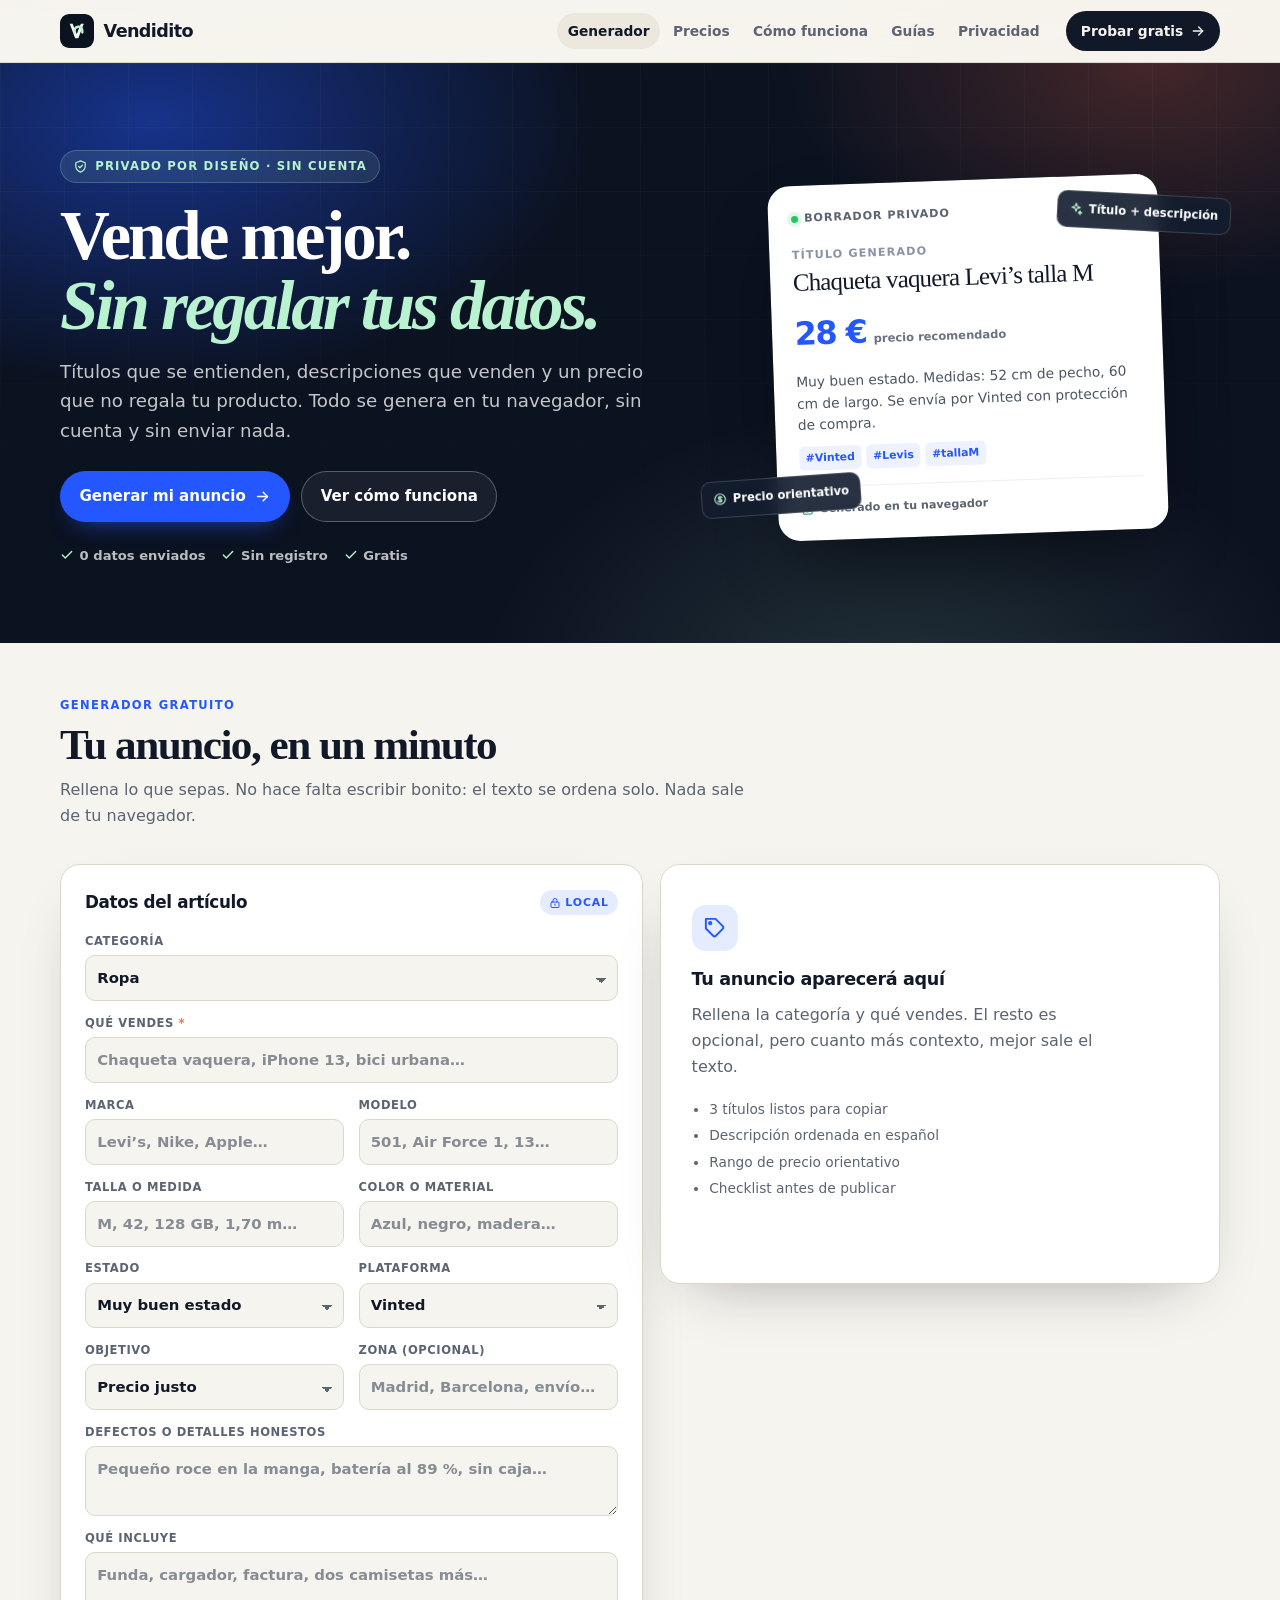
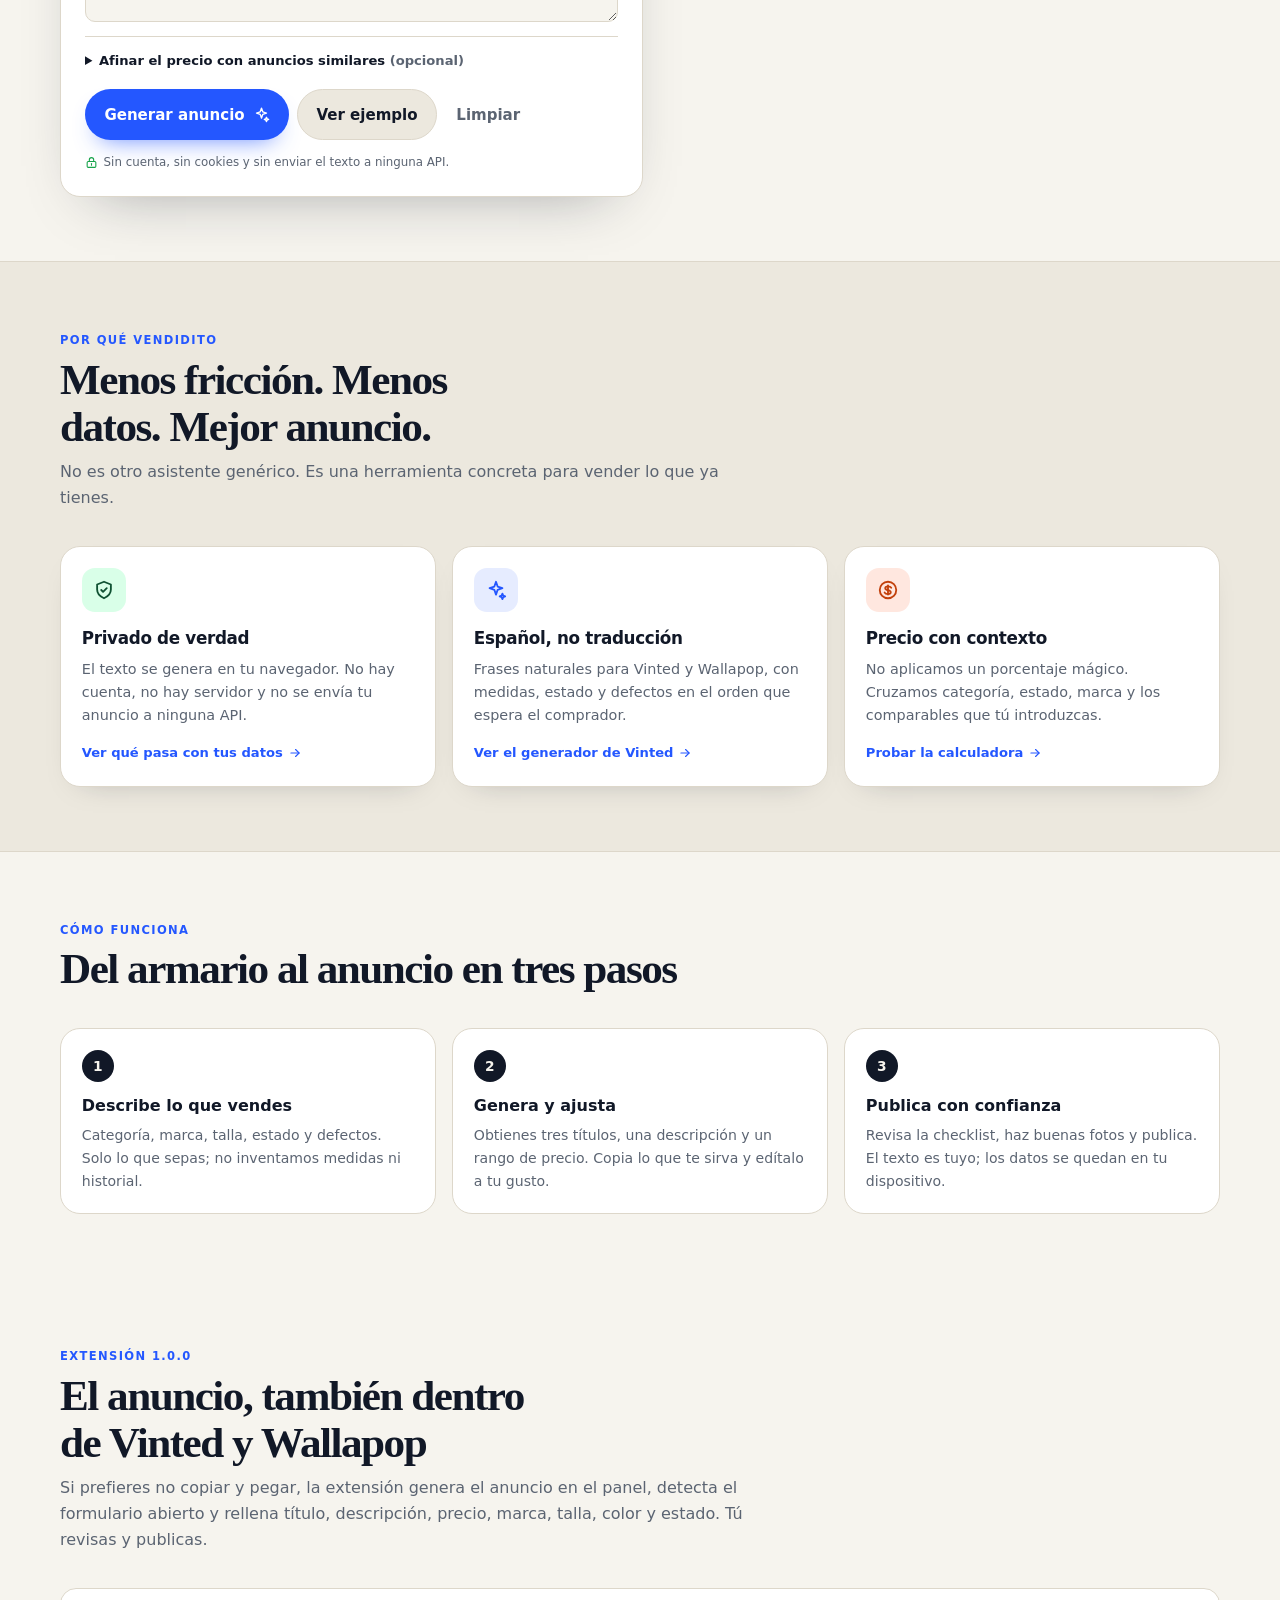
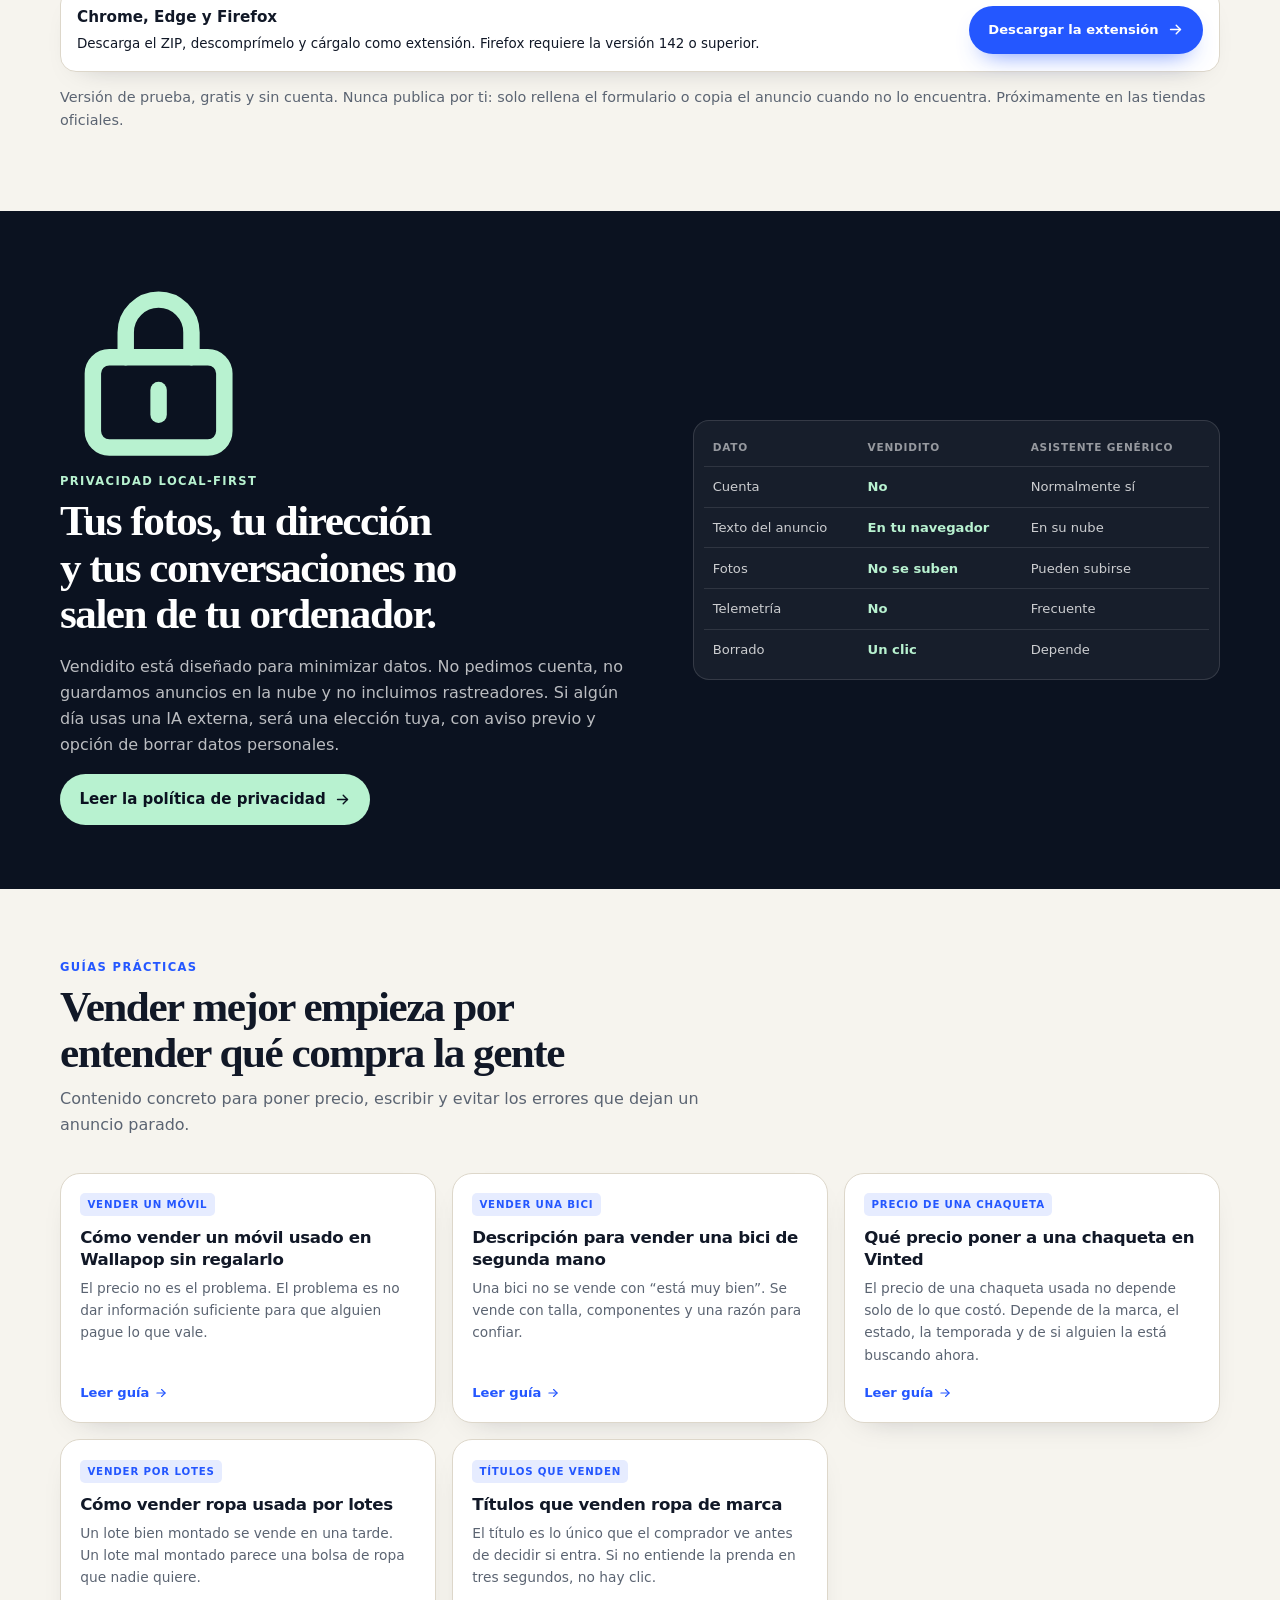
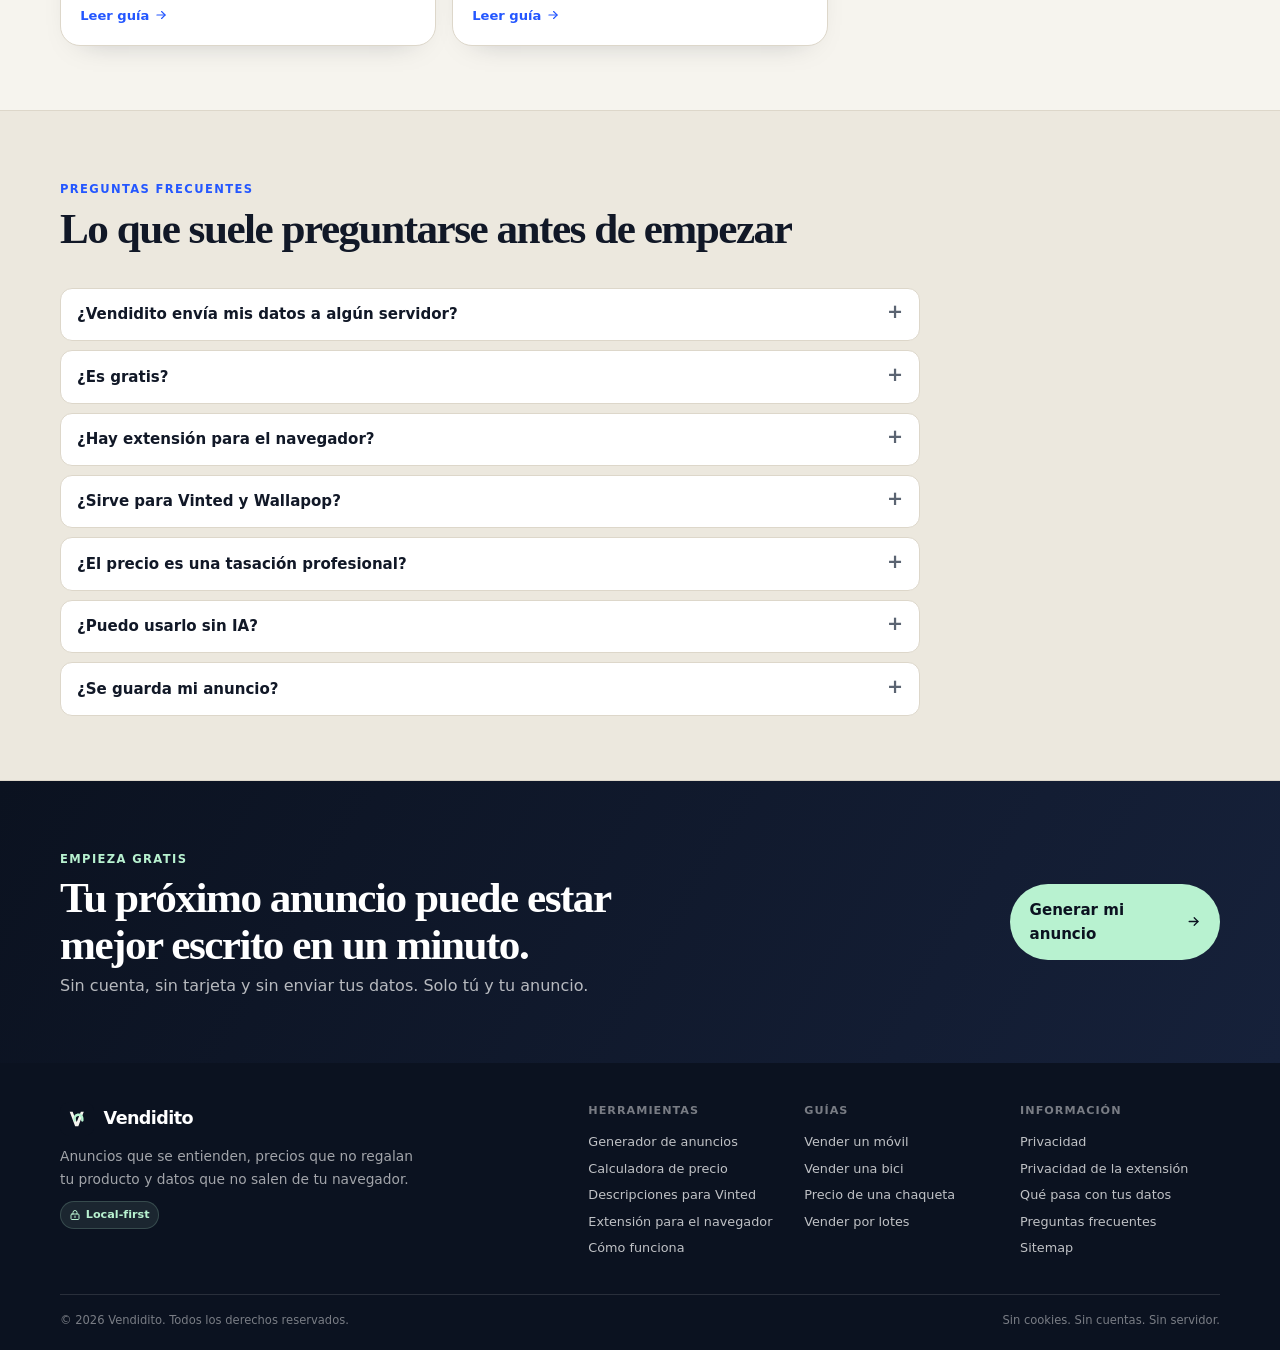
==== commit 589abfa0: "Actualiza Vendidito 2026-11-05" ====
--- a/index.html
+++ b/index.html
@@ -23,7 +23,7 @@
 <link rel="apple-touch-icon" href="assets/icon.svg">
 <link rel="manifest" href="manifest.webmanifest">
 <link rel="stylesheet" href="assets/style.css?v=1">
-<script type="application/ld+json">{"@context":"https://schema.org","@graph":[{"@context":"https://schema.org","@type":"WebApplication","name":"Vendidito","url":"https://storbaz.github.io/vendidito","applicationCategory":"BusinessApplication","operatingSystem":"Web","description":"Genera títulos, descripciones y precios para Vinted y Wallapop. Gratis, sin cuenta y sin enviar tus datos: todo ocurre en tu navegador.","inLanguage":"es","isAccessibleForFree":true,"offers":{"@type":"Offer","price":"0","priceCurrency":"EUR"},"featureList":["Generador de títulos para Vinted y Wallapop","Generador de descripciones de segunda mano","Calculadora de precio orientativo","Funciona sin cuenta y sin enviar datos"]},{"@context":"https://schema.org","@type":"FAQPage","mainEntity":[{"@type":"Question","name":"¿Vendidito envía mis datos a algún servidor?","acceptedAnswer":{"@type":"Answer","text":"No. El generador funciona entero en tu navegador. No hay cuenta, no hay backend y no se envía el texto a ninguna API. Si algún día añadimos IA en la nube, será opcional y avisará antes de enviar nada."}},{"@type":"Question","name":"¿Es gratis?","acceptedAnswer":{"@type":"Answer","text":"Sí. El generador y la calculadora son gratis y no tienen límite de uso. La futura extensión tendrá un plan Pro para funciones de productividad, pero la privacidad y el uso básico seguirán siendo gratis."}},{"@type":"Question","name":"¿Sirve para Vinted y Wallapop?","acceptedAnswer":{"@type":"Answer","text":"Sí. Puedes elegir la plataforma y el texto se adapta: en Vinted prioriza envío y protección de compra; en Wallapop, entrega en mano o envío. También puedes usar el texto en otras apps de segunda mano."}},{"@type":"Question","name":"¿El precio es una tasación profesional?","acceptedAnswer":{"@type":"Answer","text":"No. Es una orientación basada en la categoría, el estado, la marca y los comparables que tú introduzcas. Revisa siempre anuncios similares antes de publicar. No garantiza una venta ni un precio."}},{"@type":"Question","name":"¿Puedo usarlo sin IA?","acceptedAnswer":{"@type":"Answer","text":"Sí. Esta versión no usa IA generativa: usa plantillas y reglas. Eso significa que funciona sin claves, sin cuotas y sin enviar texto a terceros. La IA llegará después, como una mejora opcional."}},{"@type":"Question","name":"¿Se guarda mi anuncio?","acceptedAnswer":{"@type":"Answer","text":"Solo si pulsas “Guardar borrador”. En ese caso se guarda en el almacenamiento local de tu navegador. Puedes borrarlo con el botón “Borrar todo” o desde los ajustes del navegador."}}]}]}</script>
+<script type="application/ld+json">{"@context":"https://schema.org","@graph":[{"@context":"https://schema.org","@type":"WebApplication","name":"Vendidito","url":"https://storbaz.github.io/vendidito","applicationCategory":"BusinessApplication","operatingSystem":"Web","description":"Genera títulos, descripciones y precios para Vinted y Wallapop. Gratis, sin cuenta y sin enviar tus datos: todo ocurre en tu navegador.","inLanguage":"es","isAccessibleForFree":true,"offers":{"@type":"Offer","price":"0","priceCurrency":"EUR"},"featureList":["Generador de títulos para Vinted y Wallapop","Generador de descripciones de segunda mano","Calculadora de precio orientativo","Funciona sin cuenta y sin enviar datos"]},{"@context":"https://schema.org","@type":"FAQPage","mainEntity":[{"@type":"Question","name":"¿Vendidito envía mis datos a algún servidor?","acceptedAnswer":{"@type":"Answer","text":"No. El generador funciona entero en tu navegador. No hay cuenta, no hay backend y no se envía el texto a ninguna API. Si algún día añadimos IA en la nube, será opcional y avisará antes de enviar nada."}},{"@type":"Question","name":"¿Es gratis?","acceptedAnswer":{"@type":"Answer","text":"Sí. El generador, la calculadora y la extensión 1.0.0 son gratis y no tienen límite de uso. Más adelante habrá un plan Pro opcional para funciones de productividad, pero la privacidad y el uso básico seguirán siendo gratis."}},{"@type":"Question","name":"¿Hay extensión para el navegador?","acceptedAnswer":{"@type":"Answer","text":"Sí. La versión 1.0.0 está disponible para probar en Chrome, Edge y Firefox. Genera el anuncio dentro de Vinted o Wallapop, rellena los campos y nunca publica por ti. Todavía no está en las tiendas oficiales; se descarga desde GitHub."}},{"@type":"Question","name":"¿Sirve para Vinted y Wallapop?","acceptedAnswer":{"@type":"Answer","text":"Sí. Puedes elegir la plataforma y el texto se adapta: en Vinted prioriza envío y protección de compra; en Wallapop, entrega en mano o envío. También puedes usar el texto en otras apps de segunda mano."}},{"@type":"Question","name":"¿El precio es una tasación profesional?","acceptedAnswer":{"@type":"Answer","text":"No. Es una orientación basada en la categoría, el estado, la marca y los comparables que tú introduzcas. Revisa siempre anuncios similares antes de publicar. No garantiza una venta ni un precio."}},{"@type":"Question","name":"¿Puedo usarlo sin IA?","acceptedAnswer":{"@type":"Answer","text":"Sí. Esta versión no usa IA generativa: usa plantillas y reglas. Eso significa que funciona sin claves, sin cuotas y sin enviar texto a terceros. La IA llegará después, como una mejora opcional."}},{"@type":"Question","name":"¿Se guarda mi anuncio?","acceptedAnswer":{"@type":"Answer","text":"Solo si pulsas “Guardar borrador”. En ese caso se guarda en el almacenamiento local de tu navegador. Puedes borrarlo con el botón “Borrar todo” o desde los ajustes del navegador."}}]}]}</script>
 </head>
 <body class="home">
 <a class="skip" href="#contenido">Saltar al contenido</a>
@@ -239,6 +239,24 @@
       <div class="step"><div class="num">2</div><h3>Genera y ajusta</h3><p>Obtienes tres títulos, una descripción y un rango de precio. Copia lo que te sirva y edítalo a tu gusto.</p></div>
       <div class="step"><div class="num">3</div><h3>Publica con confianza</h3><p>Revisa la checklist, haz buenas fotos y publica. El texto es tuyo; los datos se quedan en tu dispositivo.</p></div>
     </div>
+  </div>
+</section>
+
+<section class="section" id="extension">
+  <div class="wrap">
+    <div class="section-head">
+      <span class="kicker">Extensión 1.0.0</span>
+      <h2>El anuncio, también dentro de Vinted y Wallapop</h2>
+      <p>Si prefieres no copiar y pegar, la extensión genera el anuncio en el panel, detecta el formulario abierto y rellena título, descripción, precio, marca, talla, color y estado. Tú revisas y publicas.</p>
+    </div>
+    <div class="inline-cta">
+      <div>
+        <strong>Chrome, Edge y Firefox</strong>
+        <p>Descarga el ZIP, descomprímelo y cárgalo como extensión. Firefox requiere la versión 142 o superior.</p>
+      </div>
+      <a class="button button-primary" href="https://github.com/storbaz/vendidito/releases/tag/v1.0.0">Descargar la extensión <svg viewBox="0 0 24 24" fill="none" stroke="currentColor" stroke-width="2" stroke-linecap="round" stroke-linejoin="round" aria-hidden="true"><path d="M5 12h14"/><path d="m13 6 6 6-6 6"/></svg></a>
+    </div>
+    <p class="muted-note">Versión de prueba, gratis y sin cuenta. Nunca publica por ti: solo rellena el formulario o copia el anuncio cuando no lo encuentra. Próximamente en las tiendas oficiales.</p>
   </div>
 </section>
 
@@ -315,7 +333,8 @@
     </div>
     <div class="faq">
       <details><summary>¿Vendidito envía mis datos a algún servidor?</summary><p>No. El generador funciona entero en tu navegador. No hay cuenta, no hay backend y no se envía el texto a ninguna API. Si algún día añadimos IA en la nube, será opcional y avisará antes de enviar nada.</p></details>
-      <details><summary>¿Es gratis?</summary><p>Sí. El generador y la calculadora son gratis y no tienen límite de uso. La futura extensión tendrá un plan Pro para funciones de productividad, pero la privacidad y el uso básico seguirán siendo gratis.</p></details>
+      <details><summary>¿Es gratis?</summary><p>Sí. El generador, la calculadora y la extensión 1.0.0 son gratis y no tienen límite de uso. Más adelante habrá un plan Pro opcional para funciones de productividad, pero la privacidad y el uso básico seguirán siendo gratis.</p></details>
+      <details><summary>¿Hay extensión para el navegador?</summary><p>Sí. La versión 1.0.0 está disponible para probar en Chrome, Edge y Firefox. Genera el anuncio dentro de Vinted o Wallapop, rellena los campos y nunca publica por ti. Todavía no está en las tiendas oficiales; se descarga desde GitHub.</p></details>
       <details><summary>¿Sirve para Vinted y Wallapop?</summary><p>Sí. Puedes elegir la plataforma y el texto se adapta: en Vinted prioriza envío y protección de compra; en Wallapop, entrega en mano o envío. También puedes usar el texto en otras apps de segunda mano.</p></details>
       <details><summary>¿El precio es una tasación profesional?</summary><p>No. Es una orientación basada en la categoría, el estado, la marca y los comparables que tú introduzcas. Revisa siempre anuncios similares antes de publicar. No garantiza una venta ni un precio.</p></details>
       <details><summary>¿Puedo usarlo sin IA?</summary><p>Sí. Esta versión no usa IA generativa: usa plantillas y reglas. Eso significa que funciona sin claves, sin cuotas y sin enviar texto a terceros. La IA llegará después, como una mejora opcional.</p></details>
@@ -353,6 +372,7 @@
           <a href="index.html#generador">Generador de anuncios</a>
           <a href="precios.html">Calculadora de precio</a>
           <a href="generador-de-descripciones-para-vinted.html">Descripciones para Vinted</a>
+          <a href="https://github.com/storbaz/vendidito/releases/tag/v1.0.0">Extensión para el navegador</a>
           <a href="como-funciona.html">Cómo funciona</a>
         </div>
         <div>
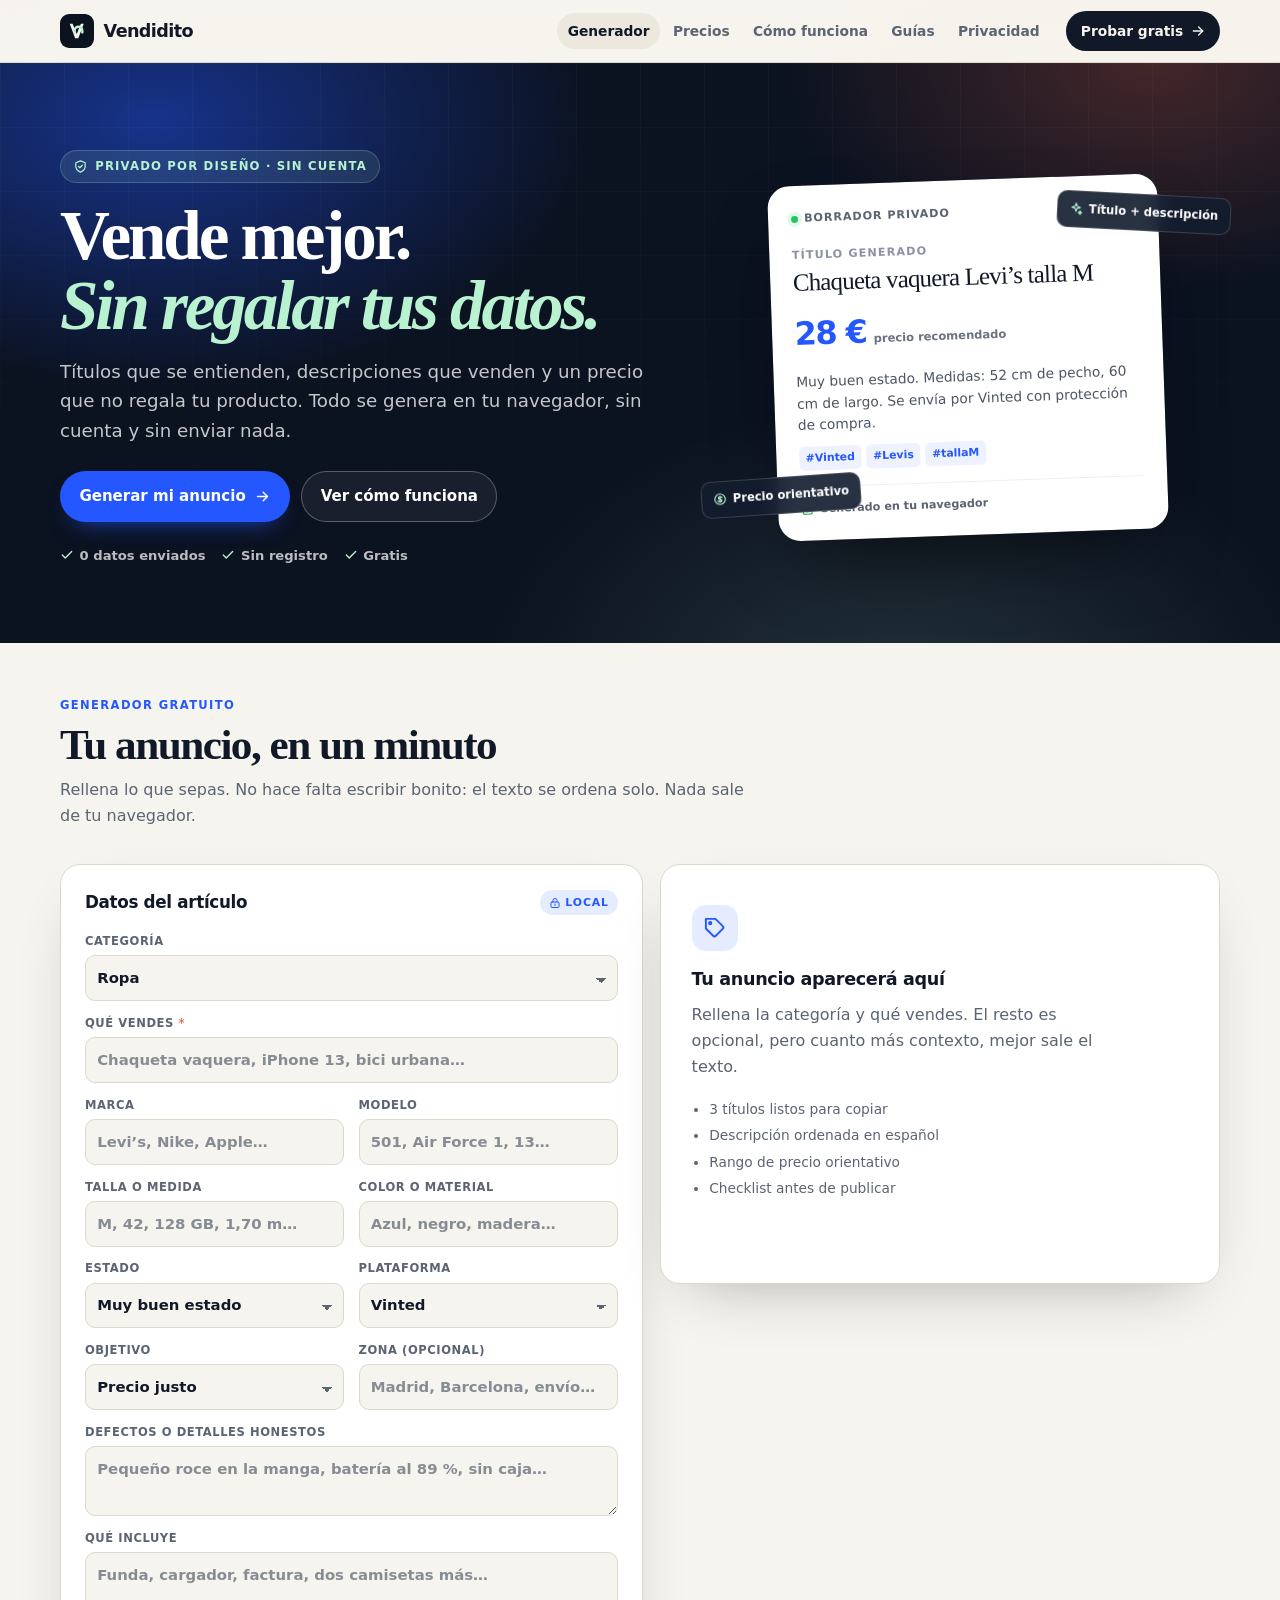
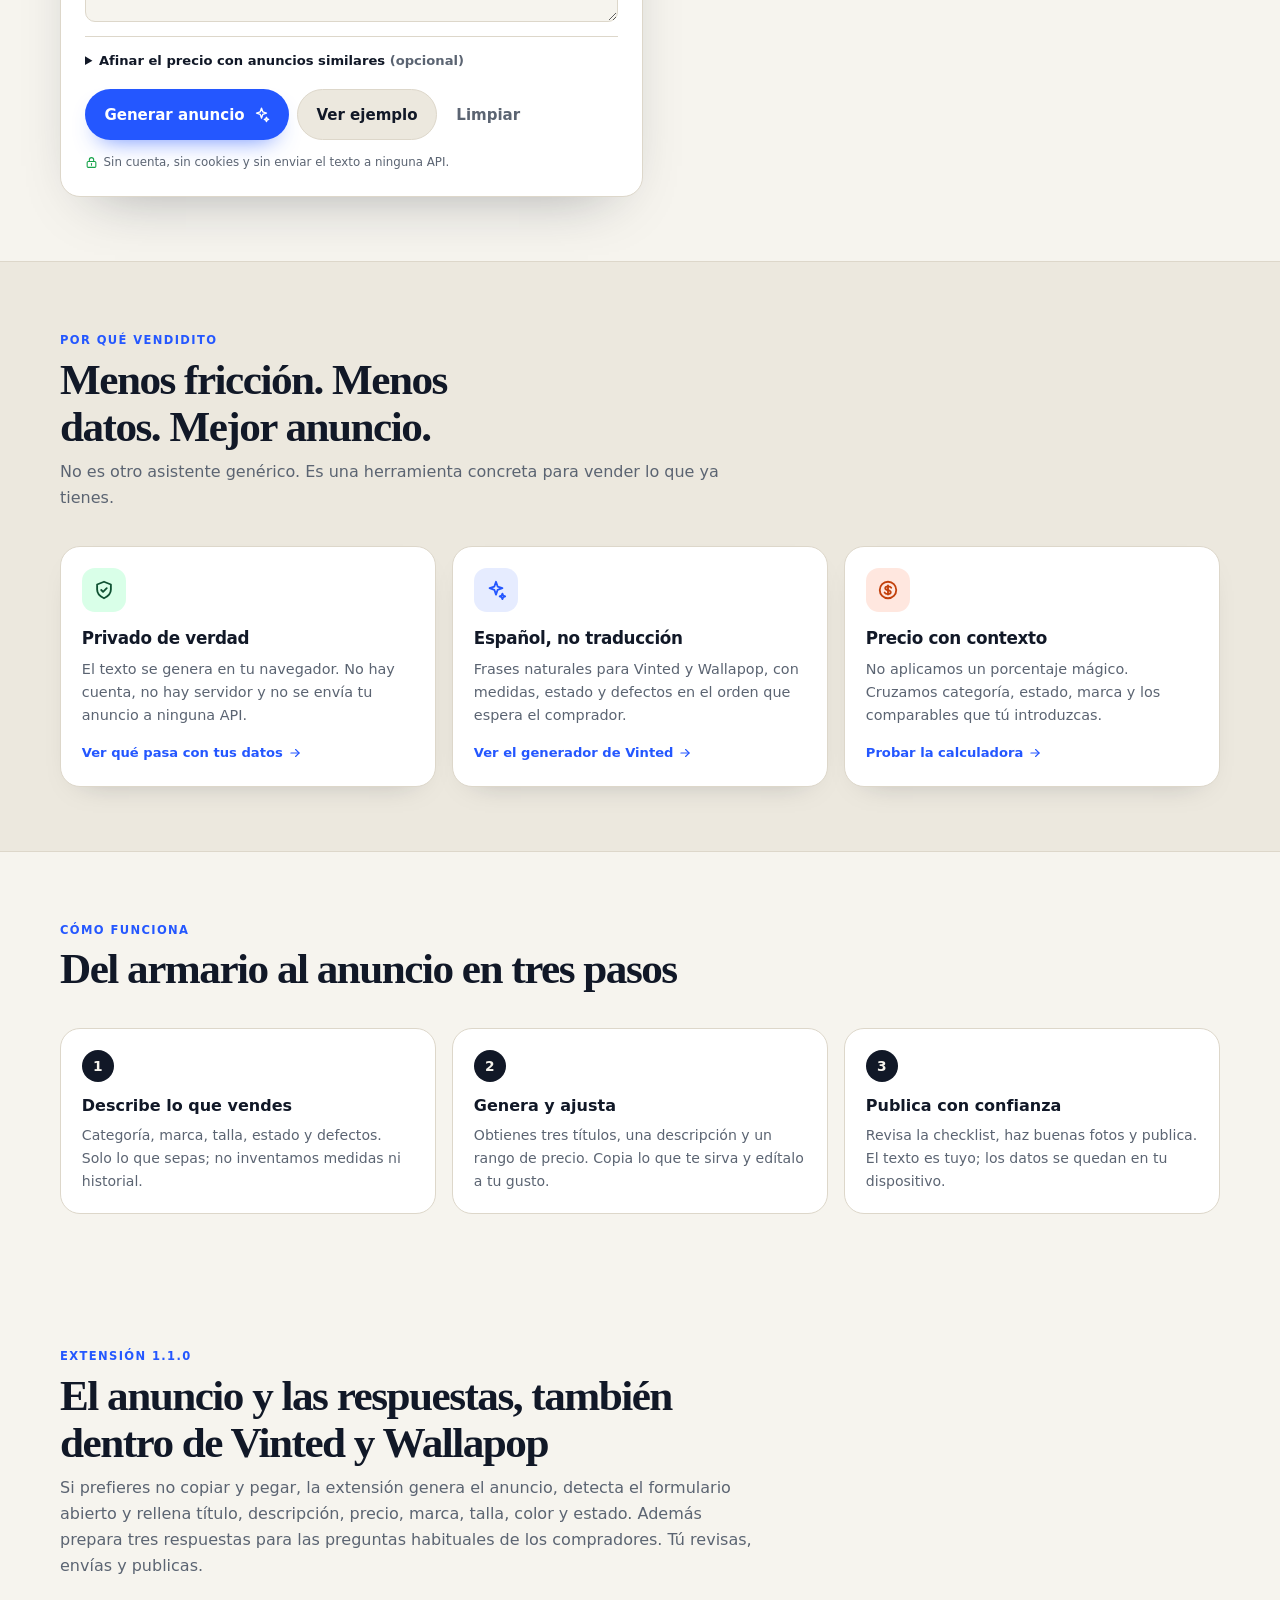
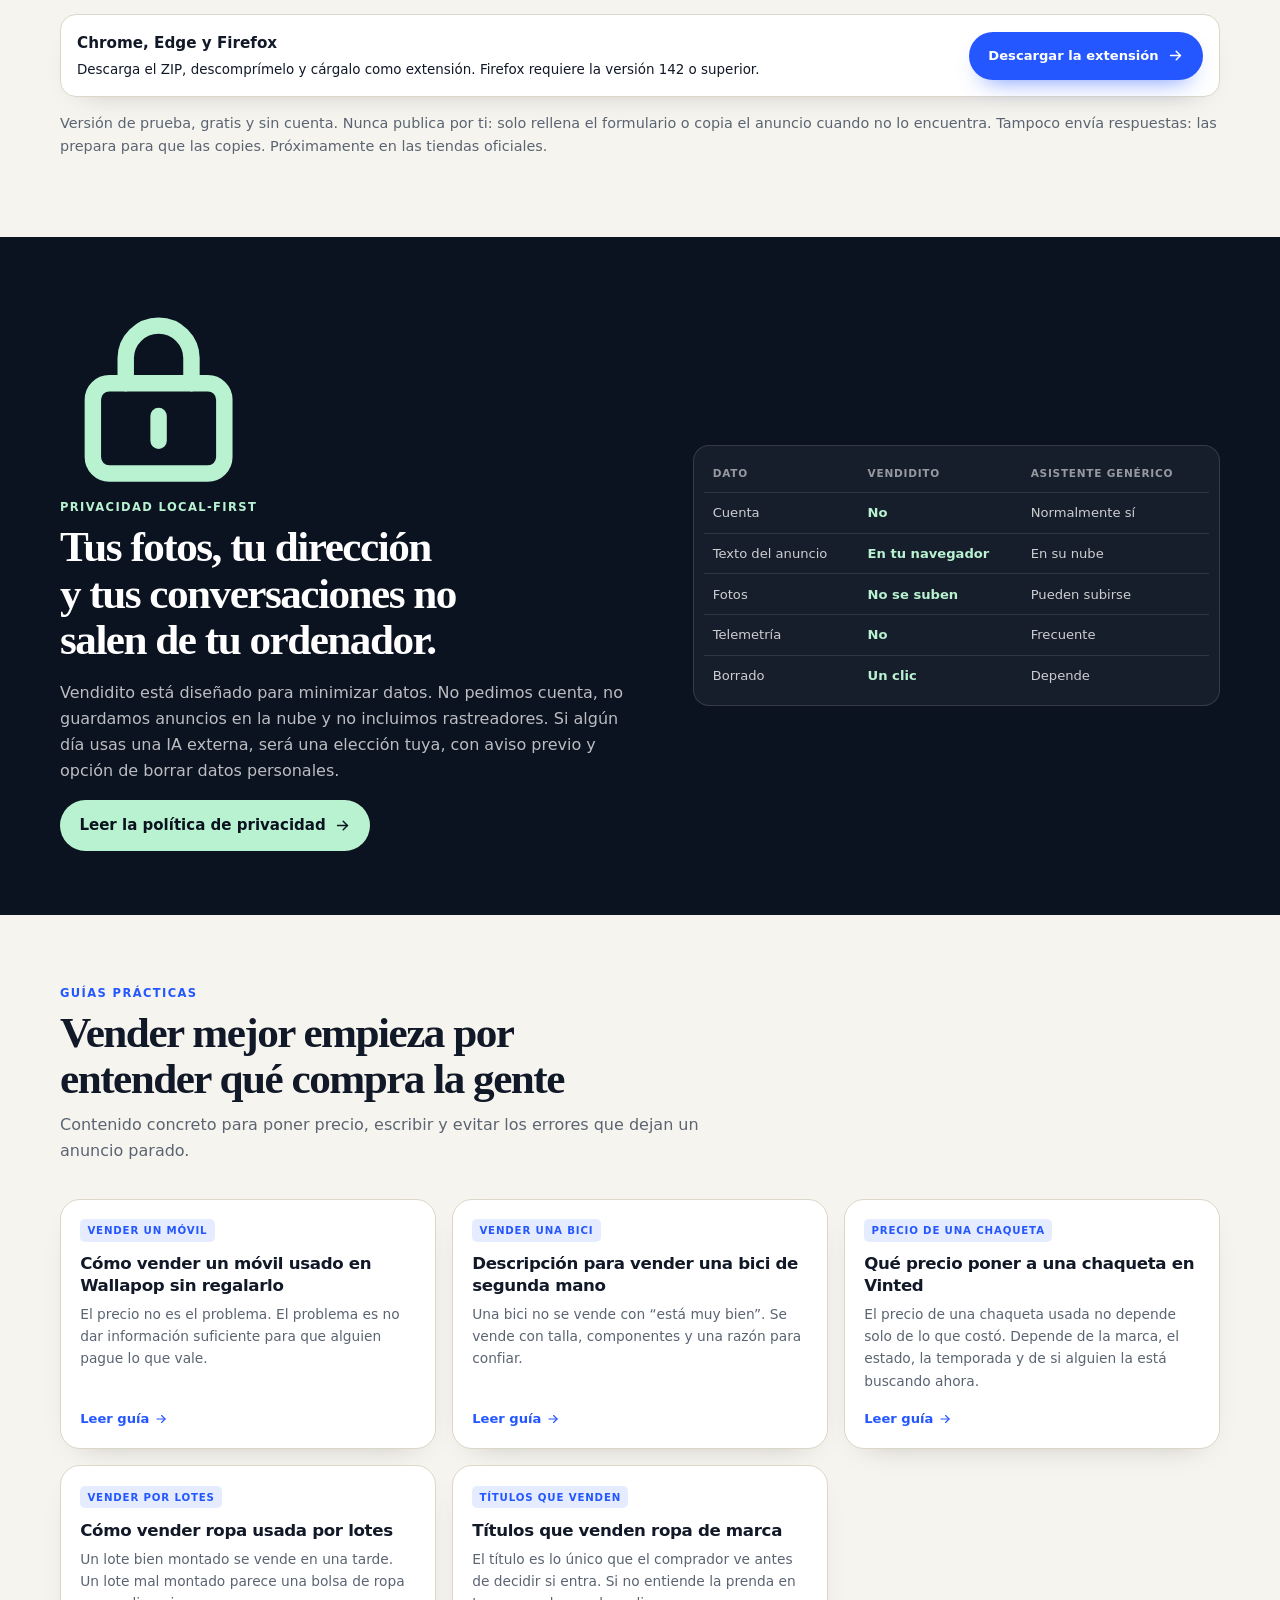
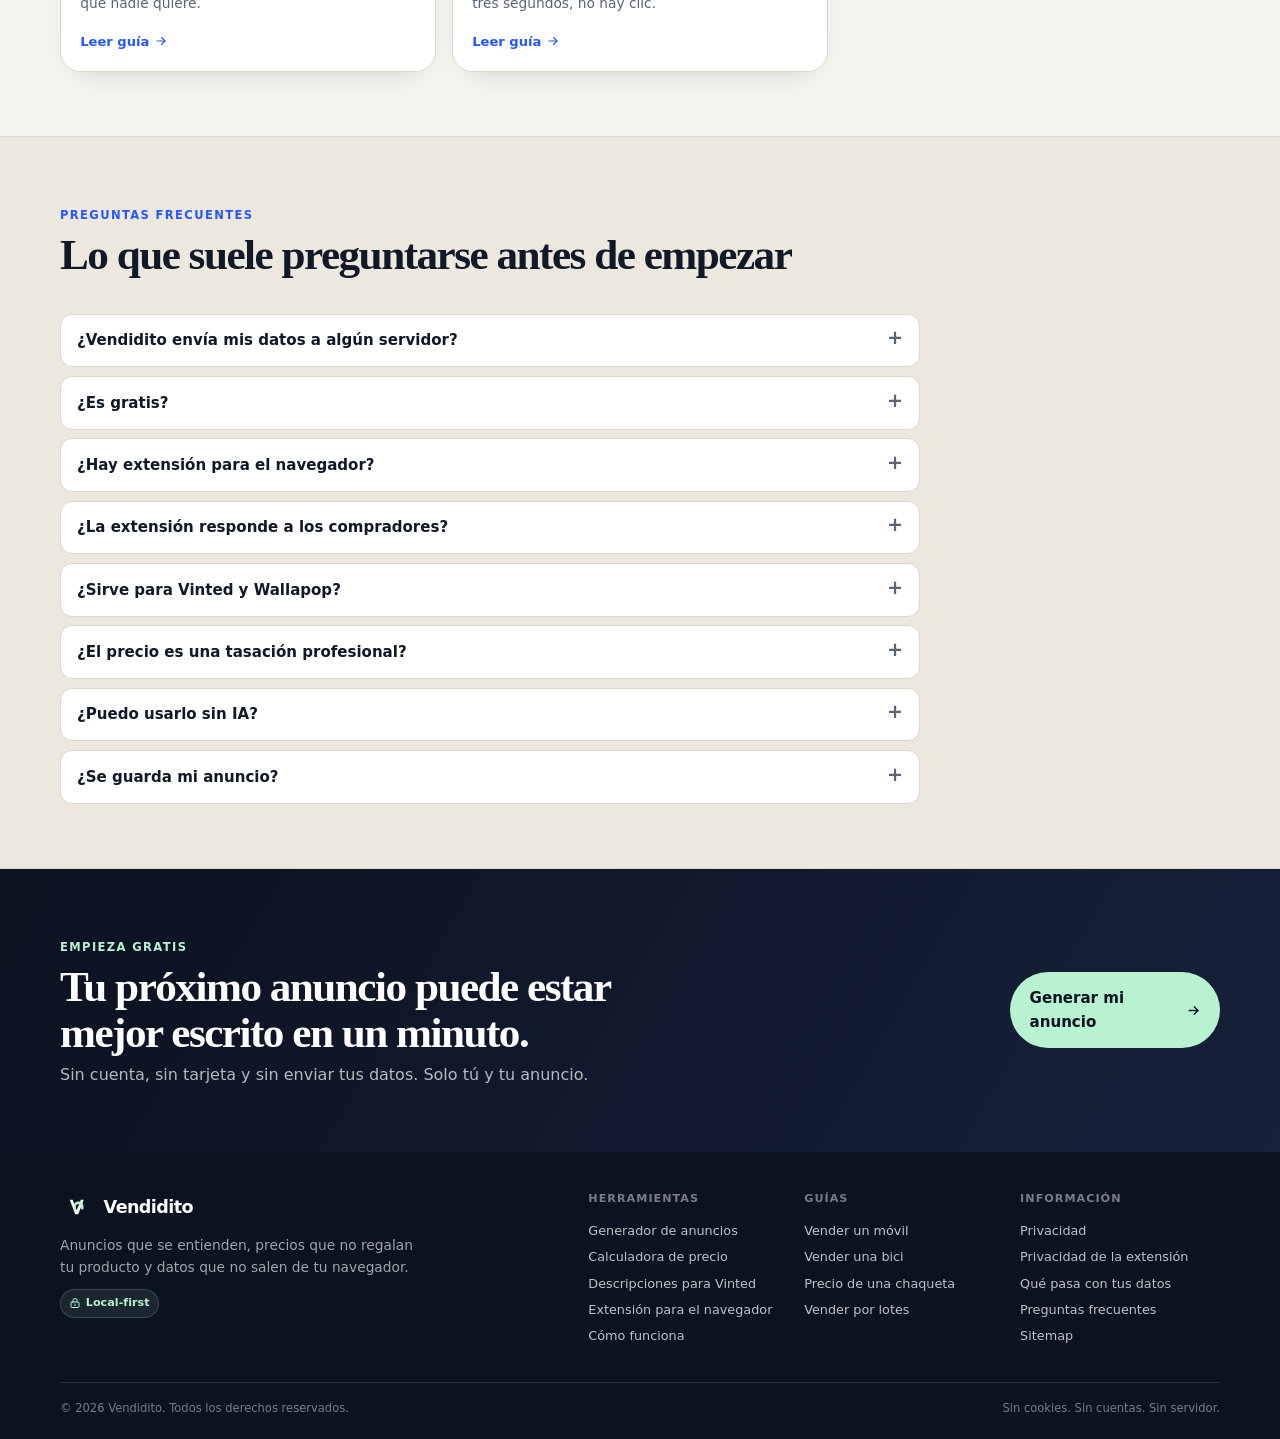
==== commit 1e744fe8: "Actualiza Vendidito 2026-11-05" ====
--- a/index.html
+++ b/index.html
@@ -23,7 +23,7 @@
 <link rel="apple-touch-icon" href="assets/icon.svg">
 <link rel="manifest" href="manifest.webmanifest">
 <link rel="stylesheet" href="assets/style.css?v=1">
-<script type="application/ld+json">{"@context":"https://schema.org","@graph":[{"@context":"https://schema.org","@type":"WebApplication","name":"Vendidito","url":"https://storbaz.github.io/vendidito","applicationCategory":"BusinessApplication","operatingSystem":"Web","description":"Genera títulos, descripciones y precios para Vinted y Wallapop. Gratis, sin cuenta y sin enviar tus datos: todo ocurre en tu navegador.","inLanguage":"es","isAccessibleForFree":true,"offers":{"@type":"Offer","price":"0","priceCurrency":"EUR"},"featureList":["Generador de títulos para Vinted y Wallapop","Generador de descripciones de segunda mano","Calculadora de precio orientativo","Funciona sin cuenta y sin enviar datos"]},{"@context":"https://schema.org","@type":"FAQPage","mainEntity":[{"@type":"Question","name":"¿Vendidito envía mis datos a algún servidor?","acceptedAnswer":{"@type":"Answer","text":"No. El generador funciona entero en tu navegador. No hay cuenta, no hay backend y no se envía el texto a ninguna API. Si algún día añadimos IA en la nube, será opcional y avisará antes de enviar nada."}},{"@type":"Question","name":"¿Es gratis?","acceptedAnswer":{"@type":"Answer","text":"Sí. El generador, la calculadora y la extensión 1.0.0 son gratis y no tienen límite de uso. Más adelante habrá un plan Pro opcional para funciones de productividad, pero la privacidad y el uso básico seguirán siendo gratis."}},{"@type":"Question","name":"¿Hay extensión para el navegador?","acceptedAnswer":{"@type":"Answer","text":"Sí. La versión 1.0.0 está disponible para probar en Chrome, Edge y Firefox. Genera el anuncio dentro de Vinted o Wallapop, rellena los campos y nunca publica por ti. Todavía no está en las tiendas oficiales; se descarga desde GitHub."}},{"@type":"Question","name":"¿Sirve para Vinted y Wallapop?","acceptedAnswer":{"@type":"Answer","text":"Sí. Puedes elegir la plataforma y el texto se adapta: en Vinted prioriza envío y protección de compra; en Wallapop, entrega en mano o envío. También puedes usar el texto en otras apps de segunda mano."}},{"@type":"Question","name":"¿El precio es una tasación profesional?","acceptedAnswer":{"@type":"Answer","text":"No. Es una orientación basada en la categoría, el estado, la marca y los comparables que tú introduzcas. Revisa siempre anuncios similares antes de publicar. No garantiza una venta ni un precio."}},{"@type":"Question","name":"¿Puedo usarlo sin IA?","acceptedAnswer":{"@type":"Answer","text":"Sí. Esta versión no usa IA generativa: usa plantillas y reglas. Eso significa que funciona sin claves, sin cuotas y sin enviar texto a terceros. La IA llegará después, como una mejora opcional."}},{"@type":"Question","name":"¿Se guarda mi anuncio?","acceptedAnswer":{"@type":"Answer","text":"Solo si pulsas “Guardar borrador”. En ese caso se guarda en el almacenamiento local de tu navegador. Puedes borrarlo con el botón “Borrar todo” o desde los ajustes del navegador."}}]}]}</script>
+<script type="application/ld+json">{"@context":"https://schema.org","@graph":[{"@context":"https://schema.org","@type":"WebApplication","name":"Vendidito","url":"https://storbaz.github.io/vendidito","applicationCategory":"BusinessApplication","operatingSystem":"Web","description":"Genera títulos, descripciones y precios para Vinted y Wallapop. Gratis, sin cuenta y sin enviar tus datos: todo ocurre en tu navegador.","inLanguage":"es","isAccessibleForFree":true,"offers":{"@type":"Offer","price":"0","priceCurrency":"EUR"},"featureList":["Generador de títulos para Vinted y Wallapop","Generador de descripciones de segunda mano","Calculadora de precio orientativo","Funciona sin cuenta y sin enviar datos"]},{"@context":"https://schema.org","@type":"FAQPage","mainEntity":[{"@type":"Question","name":"¿Vendidito envía mis datos a algún servidor?","acceptedAnswer":{"@type":"Answer","text":"No. El generador funciona entero en tu navegador. No hay cuenta, no hay backend y no se envía el texto a ninguna API. Si algún día añadimos IA en la nube, será opcional y avisará antes de enviar nada."}},{"@type":"Question","name":"¿Es gratis?","acceptedAnswer":{"@type":"Answer","text":"Sí. El generador, la calculadora y la extensión 1.1.0 son gratis y no tienen límite de uso. Más adelante habrá un plan Pro opcional para funciones de productividad, pero la privacidad y el uso básico seguirán siendo gratis."}},{"@type":"Question","name":"¿Hay extensión para el navegador?","acceptedAnswer":{"@type":"Answer","text":"Sí. La versión 1.1.0 está disponible para probar en Chrome, Edge y Firefox. Genera el anuncio dentro de Vinted o Wallapop, rellena los campos y nunca publica por ti. Todavía no está en las tiendas oficiales; se descarga desde GitHub."}},{"@type":"Question","name":"¿La extensión responde a los compradores?","acceptedAnswer":{"@type":"Answer","text":"Prepara tres respuestas para preguntas habituales: disponibilidad, envío, medidas, estado, regateo, reserva o forma de pago. Tú eliges una, la copias y la envías. No manda mensajes por ti ni necesita una cuenta."}},{"@type":"Question","name":"¿Sirve para Vinted y Wallapop?","acceptedAnswer":{"@type":"Answer","text":"Sí. Puedes elegir la plataforma y el texto se adapta: en Vinted prioriza envío y protección de compra; en Wallapop, entrega en mano o envío. También puedes usar el texto en otras apps de segunda mano."}},{"@type":"Question","name":"¿El precio es una tasación profesional?","acceptedAnswer":{"@type":"Answer","text":"No. Es una orientación basada en la categoría, el estado, la marca y los comparables que tú introduzcas. Revisa siempre anuncios similares antes de publicar. No garantiza una venta ni un precio."}},{"@type":"Question","name":"¿Puedo usarlo sin IA?","acceptedAnswer":{"@type":"Answer","text":"Sí. Esta versión no usa IA generativa: usa plantillas y reglas. Eso significa que funciona sin claves, sin cuotas y sin enviar texto a terceros. La IA llegará después, como una mejora opcional."}},{"@type":"Question","name":"¿Se guarda mi anuncio?","acceptedAnswer":{"@type":"Answer","text":"Solo si pulsas “Guardar borrador”. En ese caso se guarda en el almacenamiento local de tu navegador. Puedes borrarlo con el botón “Borrar todo” o desde los ajustes del navegador."}}]}]}</script>
 </head>
 <body class="home">
 <a class="skip" href="#contenido">Saltar al contenido</a>
@@ -245,18 +245,18 @@
 <section class="section" id="extension">
   <div class="wrap">
     <div class="section-head">
-      <span class="kicker">Extensión 1.0.0</span>
-      <h2>El anuncio, también dentro de Vinted y Wallapop</h2>
-      <p>Si prefieres no copiar y pegar, la extensión genera el anuncio en el panel, detecta el formulario abierto y rellena título, descripción, precio, marca, talla, color y estado. Tú revisas y publicas.</p>
+      <span class="kicker">Extensión 1.1.0</span>
+      <h2>El anuncio y las respuestas, también dentro de Vinted y Wallapop</h2>
+      <p>Si prefieres no copiar y pegar, la extensión genera el anuncio, detecta el formulario abierto y rellena título, descripción, precio, marca, talla, color y estado. Además prepara tres respuestas para las preguntas habituales de los compradores. Tú revisas, envías y publicas.</p>
     </div>
     <div class="inline-cta">
       <div>
         <strong>Chrome, Edge y Firefox</strong>
         <p>Descarga el ZIP, descomprímelo y cárgalo como extensión. Firefox requiere la versión 142 o superior.</p>
       </div>
-      <a class="button button-primary" href="https://github.com/storbaz/vendidito/releases/tag/v1.0.0">Descargar la extensión <svg viewBox="0 0 24 24" fill="none" stroke="currentColor" stroke-width="2" stroke-linecap="round" stroke-linejoin="round" aria-hidden="true"><path d="M5 12h14"/><path d="m13 6 6 6-6 6"/></svg></a>
-    </div>
-    <p class="muted-note">Versión de prueba, gratis y sin cuenta. Nunca publica por ti: solo rellena el formulario o copia el anuncio cuando no lo encuentra. Próximamente en las tiendas oficiales.</p>
+      <a class="button button-primary" href="https://github.com/storbaz/vendidito/releases/tag/v1.1.0">Descargar la extensión <svg viewBox="0 0 24 24" fill="none" stroke="currentColor" stroke-width="2" stroke-linecap="round" stroke-linejoin="round" aria-hidden="true"><path d="M5 12h14"/><path d="m13 6 6 6-6 6"/></svg></a>
+    </div>
+    <p class="muted-note">Versión de prueba, gratis y sin cuenta. Nunca publica por ti: solo rellena el formulario o copia el anuncio cuando no lo encuentra. Tampoco envía respuestas: las prepara para que las copies. Próximamente en las tiendas oficiales.</p>
   </div>
 </section>
 
@@ -333,8 +333,9 @@
     </div>
     <div class="faq">
       <details><summary>¿Vendidito envía mis datos a algún servidor?</summary><p>No. El generador funciona entero en tu navegador. No hay cuenta, no hay backend y no se envía el texto a ninguna API. Si algún día añadimos IA en la nube, será opcional y avisará antes de enviar nada.</p></details>
-      <details><summary>¿Es gratis?</summary><p>Sí. El generador, la calculadora y la extensión 1.0.0 son gratis y no tienen límite de uso. Más adelante habrá un plan Pro opcional para funciones de productividad, pero la privacidad y el uso básico seguirán siendo gratis.</p></details>
-      <details><summary>¿Hay extensión para el navegador?</summary><p>Sí. La versión 1.0.0 está disponible para probar en Chrome, Edge y Firefox. Genera el anuncio dentro de Vinted o Wallapop, rellena los campos y nunca publica por ti. Todavía no está en las tiendas oficiales; se descarga desde GitHub.</p></details>
+      <details><summary>¿Es gratis?</summary><p>Sí. El generador, la calculadora y la extensión 1.1.0 son gratis y no tienen límite de uso. Más adelante habrá un plan Pro opcional para funciones de productividad, pero la privacidad y el uso básico seguirán siendo gratis.</p></details>
+      <details><summary>¿Hay extensión para el navegador?</summary><p>Sí. La versión 1.1.0 está disponible para probar en Chrome, Edge y Firefox. Genera el anuncio dentro de Vinted o Wallapop, rellena los campos y nunca publica por ti. Todavía no está en las tiendas oficiales; se descarga desde GitHub.</p></details>
+      <details><summary>¿La extensión responde a los compradores?</summary><p>Prepara tres respuestas para preguntas habituales: disponibilidad, envío, medidas, estado, regateo, reserva o forma de pago. Tú eliges una, la copias y la envías. No manda mensajes por ti ni necesita una cuenta.</p></details>
       <details><summary>¿Sirve para Vinted y Wallapop?</summary><p>Sí. Puedes elegir la plataforma y el texto se adapta: en Vinted prioriza envío y protección de compra; en Wallapop, entrega en mano o envío. También puedes usar el texto en otras apps de segunda mano.</p></details>
       <details><summary>¿El precio es una tasación profesional?</summary><p>No. Es una orientación basada en la categoría, el estado, la marca y los comparables que tú introduzcas. Revisa siempre anuncios similares antes de publicar. No garantiza una venta ni un precio.</p></details>
       <details><summary>¿Puedo usarlo sin IA?</summary><p>Sí. Esta versión no usa IA generativa: usa plantillas y reglas. Eso significa que funciona sin claves, sin cuotas y sin enviar texto a terceros. La IA llegará después, como una mejora opcional.</p></details>
@@ -372,7 +373,7 @@
           <a href="index.html#generador">Generador de anuncios</a>
           <a href="precios.html">Calculadora de precio</a>
           <a href="generador-de-descripciones-para-vinted.html">Descripciones para Vinted</a>
-          <a href="https://github.com/storbaz/vendidito/releases/tag/v1.0.0">Extensión para el navegador</a>
+          <a href="https://github.com/storbaz/vendidito/releases/tag/v1.1.0">Extensión para el navegador</a>
           <a href="como-funciona.html">Cómo funciona</a>
         </div>
         <div>
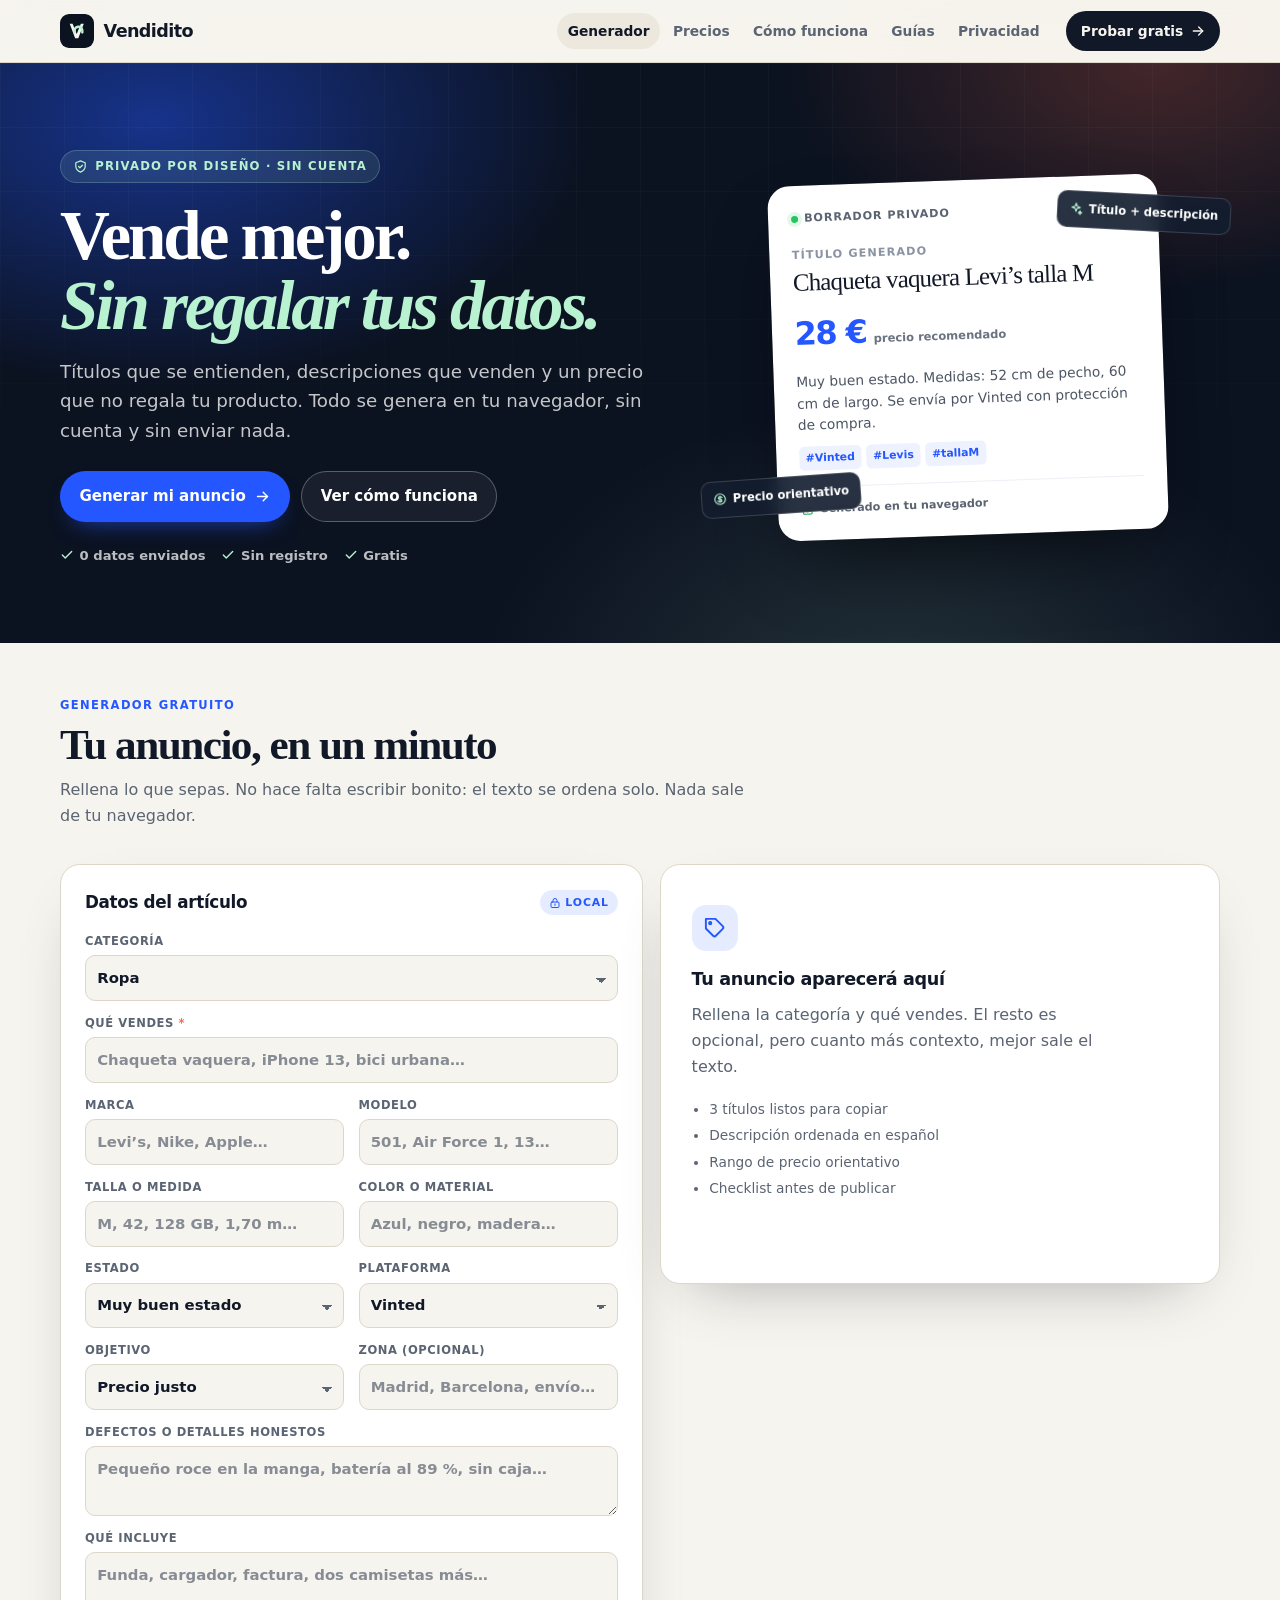
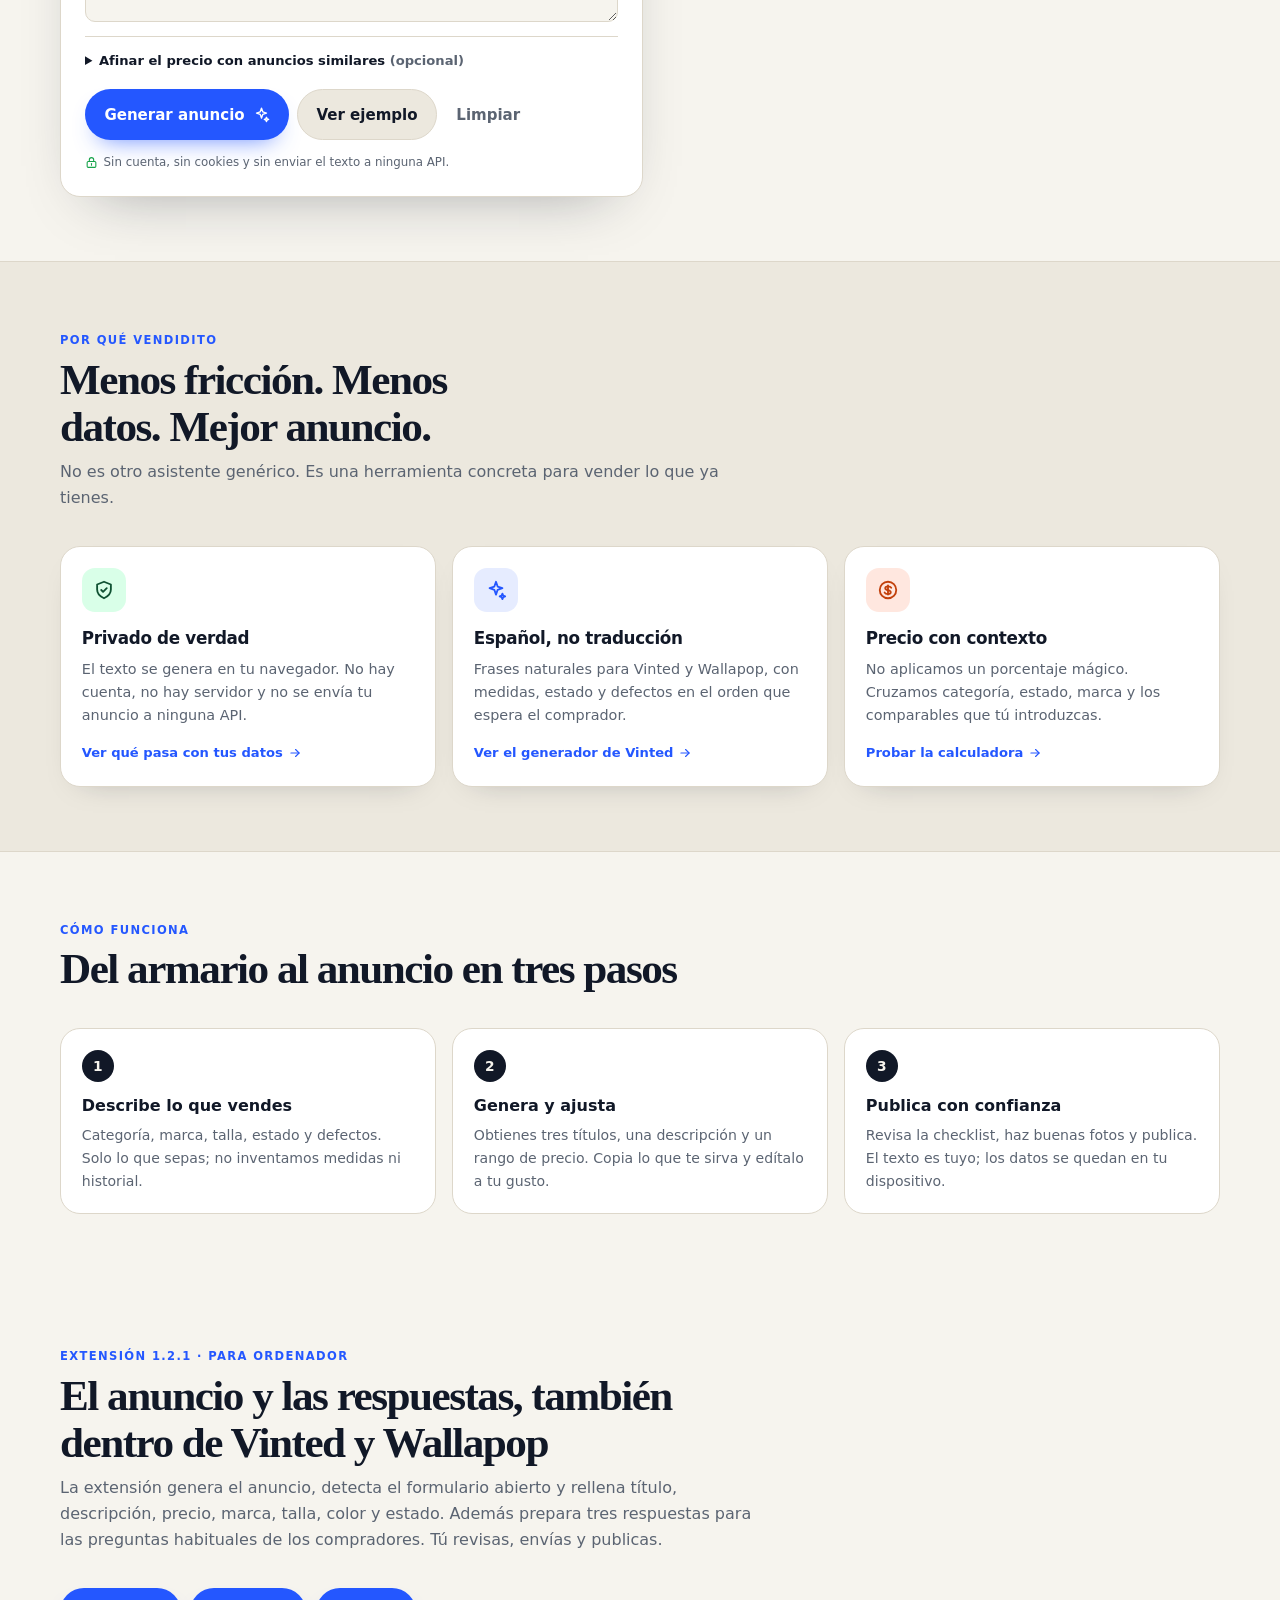
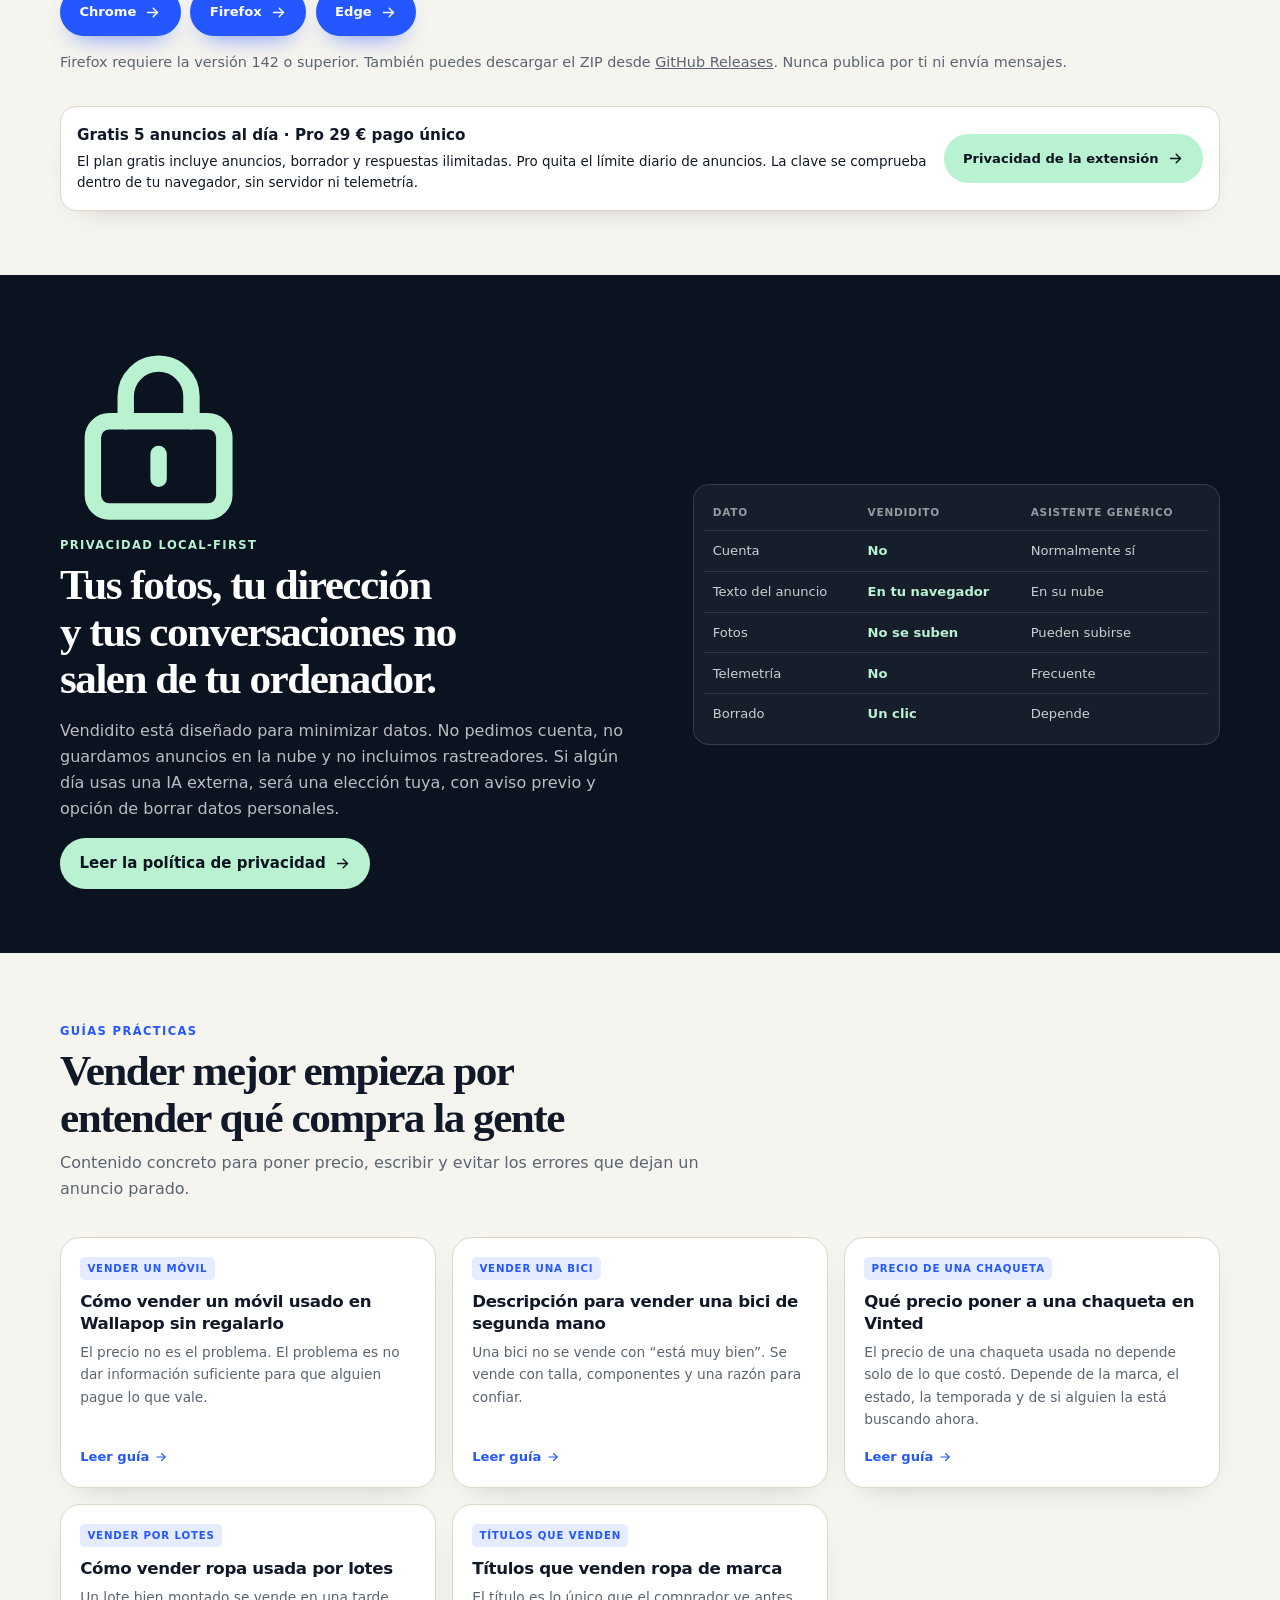
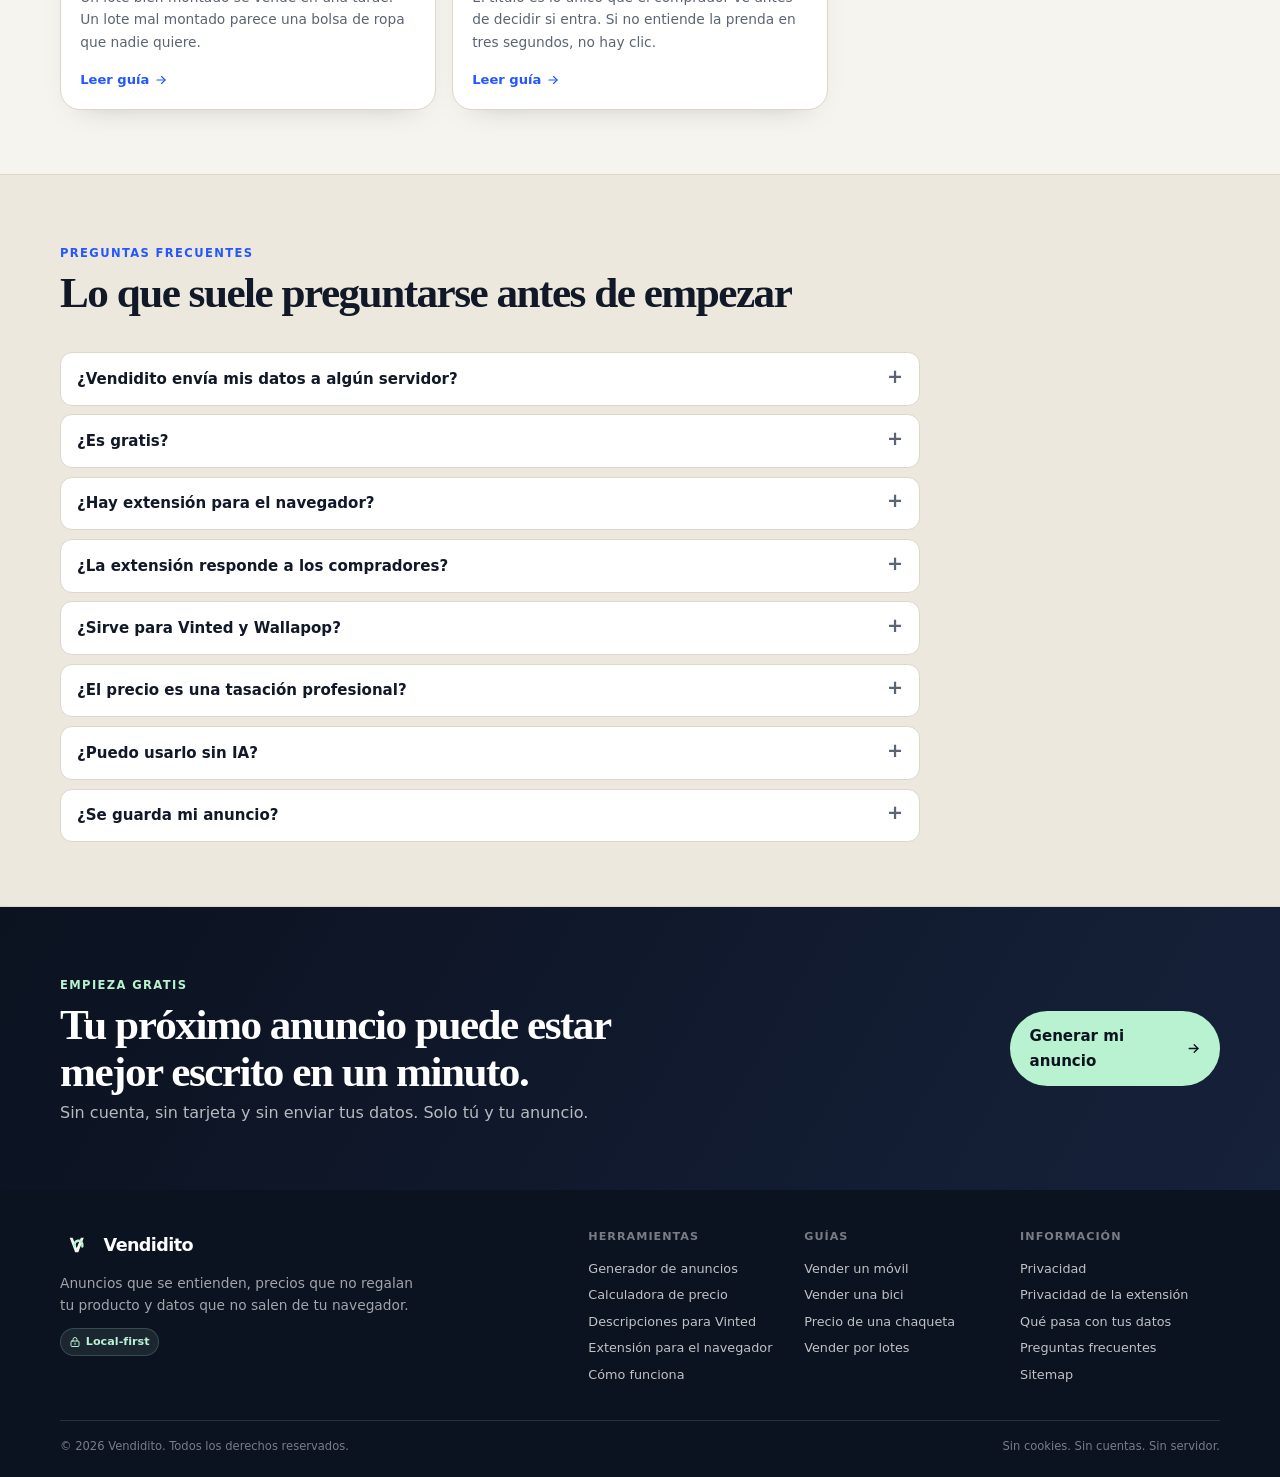
==== commit d222fecc: "Actualiza Vendidito 2026-11-19" ====
--- a/index.html
+++ b/index.html
@@ -245,18 +245,23 @@
 <section class="section" id="extension">
   <div class="wrap">
     <div class="section-head">
-      <span class="kicker">Extensión 1.1.0</span>
+      <span class="kicker">Extensión 1.2.1 · para ordenador</span>
       <h2>El anuncio y las respuestas, también dentro de Vinted y Wallapop</h2>
-      <p>Si prefieres no copiar y pegar, la extensión genera el anuncio, detecta el formulario abierto y rellena título, descripción, precio, marca, talla, color y estado. Además prepara tres respuestas para las preguntas habituales de los compradores. Tú revisas, envías y publicas.</p>
-    </div>
-    <div class="inline-cta">
+      <p>La extensión genera el anuncio, detecta el formulario abierto y rellena título, descripción, precio, marca, talla, color y estado. Además prepara tres respuestas para las preguntas habituales de los compradores. Tú revisas, envías y publicas.</p>
+    </div>
+    <div class="store-row">
+      <a class="button button-primary" href="https://chromewebstore.google.com/detail/vendidito/kcgicfmgolepbjcmcbofchfffbdohgfb" target="_blank" rel="noopener">Chrome <svg viewBox="0 0 24 24" fill="none" stroke="currentColor" stroke-width="2" stroke-linecap="round" stroke-linejoin="round" aria-hidden="true"><path d="M5 12h14"/><path d="m13 6 6 6-6 6"/></svg></a>
+      <a class="button button-primary" href="https://addons.mozilla.org/addon/vendidito-vinted-y-wallapop/" target="_blank" rel="noopener">Firefox <svg viewBox="0 0 24 24" fill="none" stroke="currentColor" stroke-width="2" stroke-linecap="round" stroke-linejoin="round" aria-hidden="true"><path d="M5 12h14"/><path d="m13 6 6 6-6 6"/></svg></a>
+      <a class="button button-primary" href="https://microsoftedge.microsoft.com/addons/search/Vendidito" target="_blank" rel="noopener">Edge <svg viewBox="0 0 24 24" fill="none" stroke="currentColor" stroke-width="2" stroke-linecap="round" stroke-linejoin="round" aria-hidden="true"><path d="M5 12h14"/><path d="m13 6 6 6-6 6"/></svg></a>
+    </div>
+    <p class="muted-note">Firefox requiere la versión 142 o superior. También puedes descargar el ZIP desde <a href="https://github.com/storbaz/vendidito/releases/latest">GitHub Releases</a>. Nunca publica por ti ni envía mensajes.</p>
+    <div class="inline-cta" id="pro">
       <div>
-        <strong>Chrome, Edge y Firefox</strong>
-        <p>Descarga el ZIP, descomprímelo y cárgalo como extensión. Firefox requiere la versión 142 o superior.</p>
+        <strong>Gratis 5 anuncios al día · Pro 29 € pago único</strong>
+        <p>El plan gratis incluye anuncios, borrador y respuestas ilimitadas. Pro quita el límite diario de anuncios. La clave se comprueba dentro de tu navegador, sin servidor ni telemetría.</p>
       </div>
-      <a class="button button-primary" href="https://github.com/storbaz/vendidito/releases/tag/v1.1.0">Descargar la extensión <svg viewBox="0 0 24 24" fill="none" stroke="currentColor" stroke-width="2" stroke-linecap="round" stroke-linejoin="round" aria-hidden="true"><path d="M5 12h14"/><path d="m13 6 6 6-6 6"/></svg></a>
-    </div>
-    <p class="muted-note">Versión de prueba, gratis y sin cuenta. Nunca publica por ti: solo rellena el formulario o copia el anuncio cuando no lo encuentra. Tampoco envía respuestas: las prepara para que las copies. Próximamente en las tiendas oficiales.</p>
+      <a class="button button-light" href="privacidad-extension.html">Privacidad de la extensión <svg viewBox="0 0 24 24" fill="none" stroke="currentColor" stroke-width="2" stroke-linecap="round" stroke-linejoin="round" aria-hidden="true"><path d="M5 12h14"/><path d="m13 6 6 6-6 6"/></svg></a>
+    </div>
   </div>
 </section>
 
--- a/assets/style.css
+++ b/assets/style.css
@@ -366,6 +366,8 @@
 .inline-cta strong { display: block; font-size: .95rem; }
 .inline-cta p { margin: .2rem 0 0; font-size: .84rem; }
 .inline-cta .button { flex: none; font-size: .82rem; }
+.store-row { display: flex; flex-wrap: wrap; gap: .6rem; margin-top: 1.5rem; }
+.store-row .button { font-size: .82rem; }
 
 /* ---------- Price page ---------- */
 
